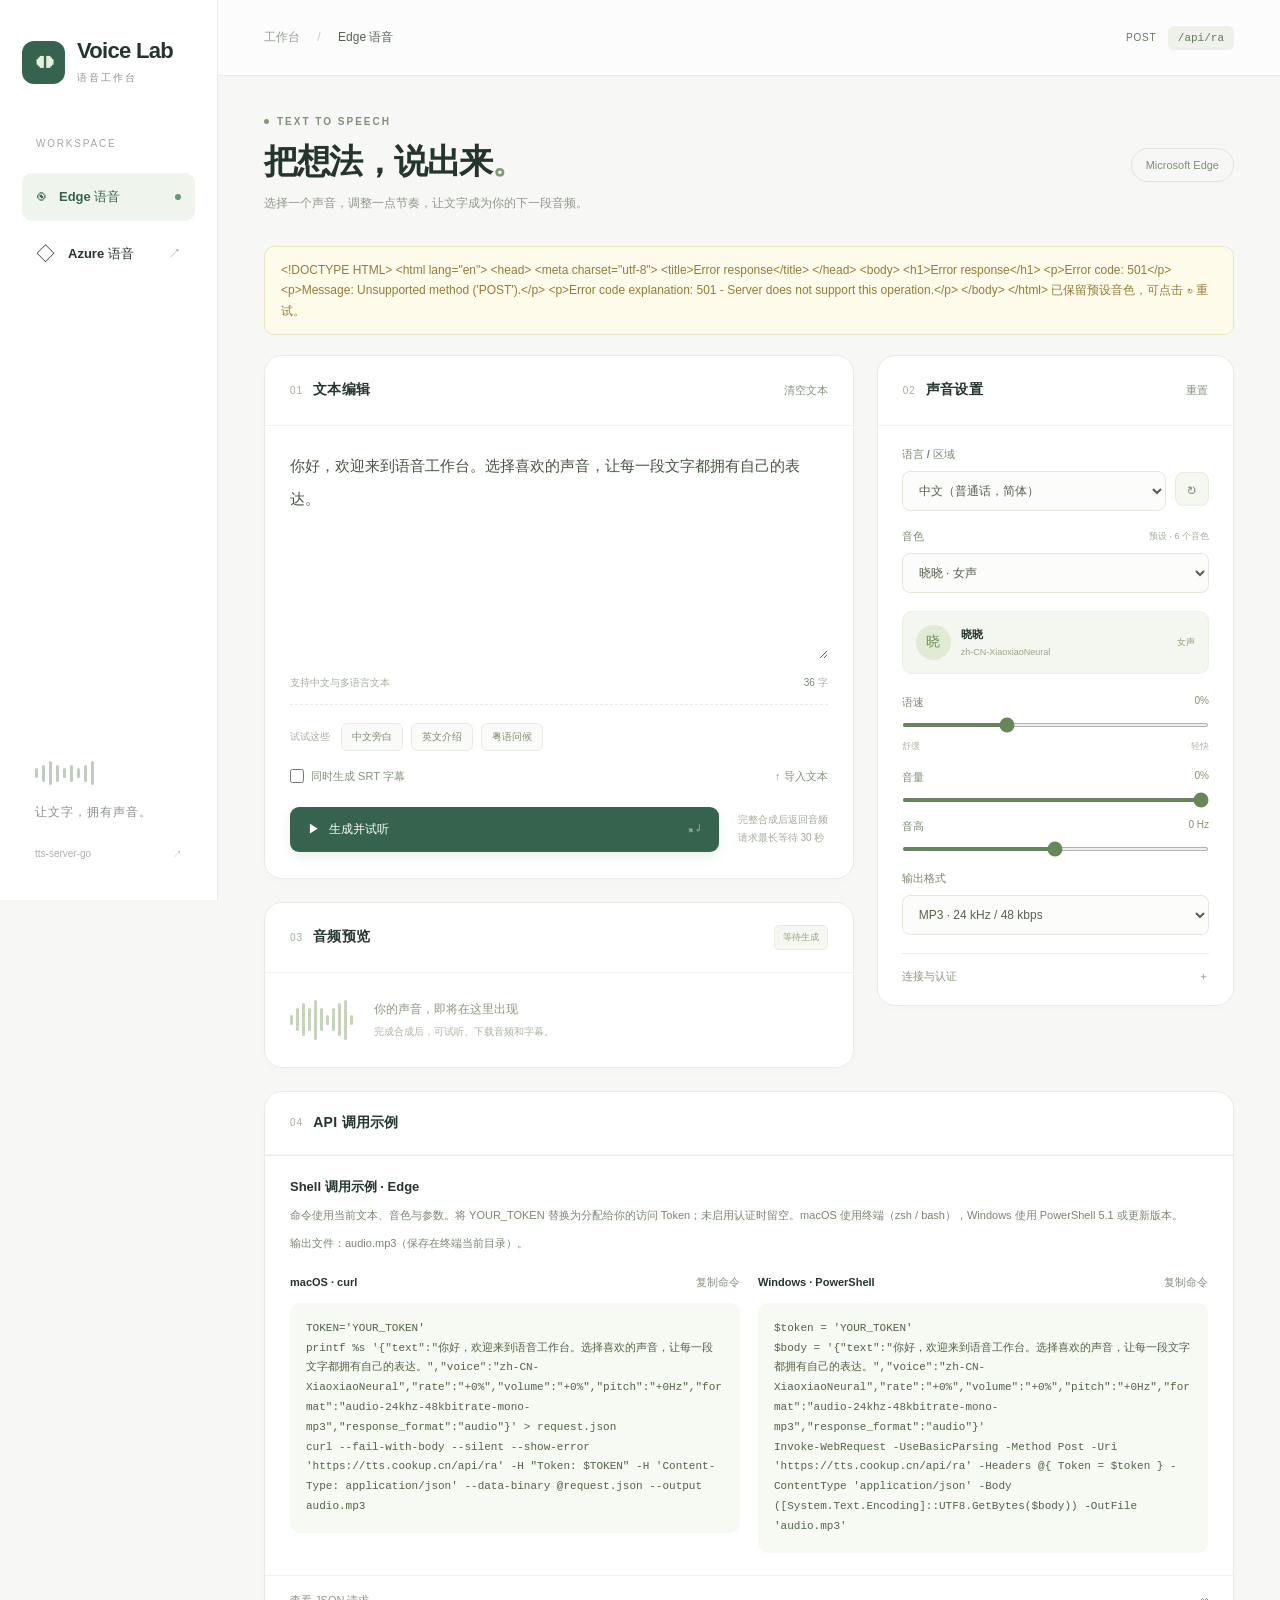
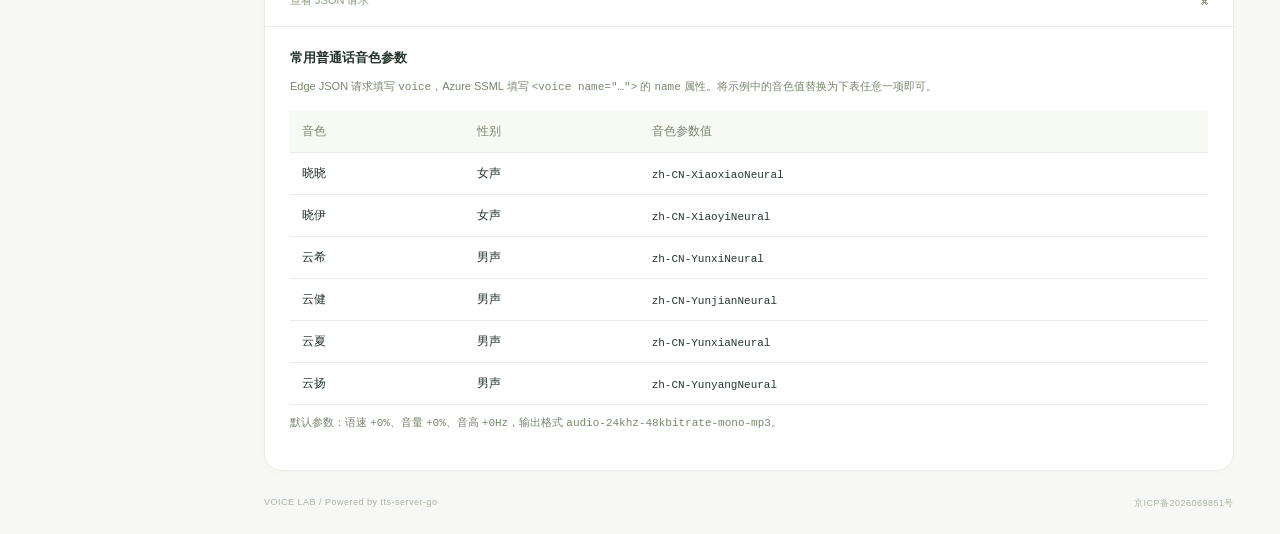
==== server/public/index.html @ 1828f806 "在调用示例下展示六个普通话音色参数" ====
<!doctype html>
<html lang="zh-CN">
<head>
<meta charset="UTF-8"><meta name="viewport" content="width=device-width,initial-scale=1">
<meta name="color-scheme" content="light"><title>Voice Lab · 语音工作台</title>
<link rel="stylesheet" href="studio.css">
</head>
<body>
<aside class="sidebar">
<a class="brand" href="/" aria-label="Voice Lab 首页"><span class="brand-icon">◖◗</span><span>Voice Lab<small>语音工作台</small></span></a>
<div class="nav-label">WORKSPACE</div>
<nav aria-label="渠道导航"><a id="edgeChannel" class="nav-item active" href="#edge" aria-current="page"><span>◉</span> Edge 语音<span class="nav-dot"></span></a><a id="azureChannel" class="nav-item" href="#azure"><span>◇</span> Azure 语音<span class="nav-arrow">↗</span></a></nav>
<div class="sidebar-bottom"><div class="mini-wave" aria-hidden="true"><i></i><i></i><i></i><i></i><i></i><i></i><i></i><i></i><i></i></div><p>让文字，拥有声音。</p><a href="https://github.com/spinachx64/tts-server-go" target="_blank" rel="noopener noreferrer">tts-server-go <span>↗</span></a></div>
</aside>
<div class="workspace">
<header class="topbar"><span class="breadcrumb">工作台 <span>/</span> <strong id="channelTitle">Edge 语音</strong></span><span class="endpoint">POST <code id="endpointPath">/api/ra</code></span></header>
<main>
<section class="intro"><div><div class="eyebrow"><span></span> TEXT TO SPEECH</div><h1>把想法，说出来<span>。</span></h1><p>选择一个声音，调整一点节奏，让文字成为你的下一段音频。</p></div><span class="channel-tag" id="channelTag">Microsoft Edge</span></section>
<div id="notice" class="notice" role="status" aria-live="polite" hidden></div>
<div class="studio-grid">
<section class="panel editor-panel" aria-labelledby="editorTitle">
<div class="panel-heading"><div><span class="section-number">01</span><h2 id="editorTitle">文本编辑</h2></div><button class="text-button" id="clearText" type="button">清空文本</button></div>
<div class="editor"><label class="sr-only" for="previewText">合成文本</label><textarea id="previewText" name="previewText" spellcheck="false" placeholder="在这里写下你想听到的文字…">你好，欢迎来到语音工作台。选择喜欢的声音，让每一段文字都拥有自己的表达。</textarea><div class="editor-footer"><span>支持中文与多语言文本</span><span><strong id="charCount">0</strong> 字</span></div></div>
<div class="sample-row"><span>试试这些</span><button type="button" data-sample="中文旁白">中文旁白</button><button type="button" data-sample="英文介绍">英文介绍</button><button type="button" data-sample="粤语问候">粤语问候</button></div>
<div class="editor-options"><label class="check-label" id="subtitlesControl"><input id="subtitles" type="checkbox"><span>同时生成 SRT 字幕</span></label><label class="file-label" for="textFile">↑ 导入文本<input id="textFile" type="file" accept=".txt,text/plain" class="sr-only"></label></div>
<div class="generate-row"><button id="previewButton" class="button primary" type="button"><span id="generateIcon">▶</span><span id="generateLabel">生成并试听</span><span class="shortcut">⌘ ↵</span></button><span class="generate-hint">完整合成后返回音频<br>请求最长等待 30 秒</span></div>
</section>
<section class="panel settings-panel" aria-labelledby="settingsTitle">
<div class="panel-heading"><div><span class="section-number">02</span><h2 id="settingsTitle">声音设置</h2></div><button id="resetSettings" class="text-button" type="button">重置</button></div>
<div class="settings-body"><div class="field-row"><div class="field"><label for="language">语言 / 区域</label><select id="language" name="language"><option value="zh-CN">中文 · 中国大陆</option></select></div><button id="reloadVoices" class="icon-button" title="刷新音色列表" aria-label="刷新音色列表" type="button">↻</button></div>
<div class="field"><label for="voiceName">音色 <span id="voiceCount">预设音色</span></label><select id="voiceName" name="voiceName"><option value="zh-CN-XiaoxiaoNeural">晓晓 · 女声</option></select></div>
<div class="voice-profile"><span class="voice-avatar" id="voiceAvatar">晓</span><div><strong id="voiceTitle">晓晓</strong><span id="voiceDetail">zh-CN-XiaoxiaoNeural</span></div><span id="voiceGender" class="voice-gender">女声</span></div>
<div id="azureOptions" class="azure-options" hidden><div class="field"><label for="styleName">说话风格 <span id="styleHint">取决于音色</span></label><select id="styleName"><option value="general">普通</option></select></div><div class="azure-field-grid"><div class="field"><label for="styleDegree">风格强度</label><input id="styleDegree" type="number" value="1" min="0.01" max="2" step="0.01"></div><div class="field"><label for="roleName">角色</label><select id="roleName" disabled><option value="default">默认</option></select></div></div><div class="field" id="secondaryLocaleField" hidden><label for="secondaryLocale">朗读语言</label><select id="secondaryLocale"><option value="">音色默认语言</option></select></div><small>风格、角色与多语言能力以当前音色列表为准。</small></div><div class="sliders"><div class="slider-field"><label for="rate">语速 <output id="rateValue">0%</output></label><input id="rate" type="range" min="-50" max="100" value="0" step="5"><div class="range-labels"><span>舒缓</span><span>轻快</span></div></div><div class="slider-field"><label for="volume">音量 <output id="volumeValue">0%</output></label><input id="volume" type="range" min="-100" max="0" value="0" step="5"></div><div class="slider-field"><label for="pitch">音高 <output id="pitchValue">0 Hz</output></label><input id="pitch" type="range" min="-50" max="50" value="0" step="5"></div></div>
<div class="field"><label for="voiceFormat">输出格式</label><select id="voiceFormat" name="voiceFormat"><option value="audio-24khz-48kbitrate-mono-mp3">MP3 · 24 kHz / 48 kbps</option><option value="audio-24khz-96kbitrate-mono-mp3">MP3 · 24 kHz / 96 kbps</option><option value="webm-24khz-16bit-mono-opus">WebM · 24 kHz / Opus</option></select></div>
<details class="advanced"><summary>连接与认证 <span>＋</span></summary><div class="field"><label for="token">访问 Token</label><div class="password-field"><input id="token" name="token" type="password" autocomplete="off" placeholder="未启用认证时留空"><button id="toggleToken" type="button" aria-label="显示 Token">显示</button></div><small>填写分配给你的用户 Token，管理 Token 不能用于合成。浏览器会记住，清空输入可移除。</small></div><div class="field" id="proxyField"><label for="proxy">代理地址（可选）</label><input id="proxy" type="url" placeholder="http://127.0.0.1:7890"><small>代理地址须能被服务器访问。</small></div></details>
</div></section>
<section class="panel result-panel" aria-labelledby="resultTitle"><div class="panel-heading"><div><span class="section-number">03</span><h2 id="resultTitle">音频预览</h2></div><span id="resultStatus" class="status-tag">等待生成</span></div><div id="emptyResult" class="empty-result"><div class="audio-symbol" aria-hidden="true"><i></i><i></i><i></i><i></i><i></i><i></i><i></i><i></i><i></i><i></i><i></i></div><div><strong>你的声音，即将在这里出现</strong><p>完成合成后，可试听、下载音频和字幕。</p></div></div><div id="readyResult" class="ready-result" hidden><div class="audio-meta"><span class="audio-file-icon">♫</span><div><strong id="audioFilename">audio.mp3</strong><span id="audioInfoLabel"></span></div><a id="downloadAudio" class="button secondary" download="audio.mp3">↓ 下载音频</a><a id="downloadSRT" class="button secondary" download="audio.srt" hidden>↓ 字幕</a></div><audio id="audioPlayer" controls preload="metadata"></audio></div></section>
<section class="panel examples-panel" aria-labelledby="examplesTitle"><div class="panel-heading"><div><span class="section-number">04</span><h2 id="examplesTitle">API 调用示例</h2></div></div><div class="shell-examples"><h3>Shell 调用示例 · <span id="shellChannel">Edge</span></h3><p>命令使用当前文本、音色与参数。将 YOUR_TOKEN 替换为分配给你的访问 Token；未启用认证时留空。macOS 使用终端（zsh / bash），Windows 使用 PowerShell 5.1 或更新版本。</p><p id="shellOutput"></p><div class="shell-grid"><div><div class="shell-heading"><h4>macOS · curl</h4><button id="copyMacShell" class="text-button" type="button">复制命令</button></div><pre id="macShell"></pre></div><div><div class="shell-heading"><h4>Windows · PowerShell</h4><button id="copyWindowsShell" class="text-button" type="button">复制命令</button></div><pre id="windowsShell"></pre></div></div></div><details class="request-details"><summary><span id="requestTitle">查看 JSON 请求</span><span>⌘</span></summary><pre id="requestPreview"></pre><button id="copyRequest" class="text-button" type="button">复制请求</button></details><div class="voice-reference"><h3>常用普通话音色参数</h3><p>Edge JSON 请求填写 <code>voice</code>，Azure SSML 填写 <code>&lt;voice name="…"&gt;</code> 的 <code>name</code> 属性。将示例中的音色值替换为下表任意一项即可。</p><div class="voice-table-wrap"><table><thead><tr><th scope="col">音色</th><th scope="col">性别</th><th scope="col">音色参数值</th></tr></thead><tbody><tr><td>晓晓</td><td>女声</td><td><code>zh-CN-XiaoxiaoNeural</code></td></tr><tr><td>晓伊</td><td>女声</td><td><code>zh-CN-XiaoyiNeural</code></td></tr><tr><td>云希</td><td>男声</td><td><code>zh-CN-YunxiNeural</code></td></tr><tr><td>云健</td><td>男声</td><td><code>zh-CN-YunjianNeural</code></td></tr><tr><td>云夏</td><td>男声</td><td><code>zh-CN-YunxiaNeural</code></td></tr><tr><td>云扬</td><td>男声</td><td><code>zh-CN-YunyangNeural</code></td></tr></tbody></table></div><p>默认参数：语速 <code>+0%</code>、音量 <code>+0%</code>、音高 <code>+0Hz</code>，输出格式 <code>audio-24khz-48kbitrate-mono-mp3</code>。</p></div></section>
</div><footer class="footer"><span>VOICE LAB / Powered by tts-server-go</span><a class="icp-record" href="https://beian.miit.gov.cn/" target="_blank" rel="noopener noreferrer">京ICP备2026069851号</a></footer>
</main></div>

<script src="config.js"></script><script src="static.js"></script><script src="studio-protocol.js"></script><script src="studio.js"></script>
</body></html>
---- server/public/studio.css ----
:root{--bg:#f7f8f5;--surface:#fff;--ink:#24352d;--muted:#89918a;--accent:#35634e;--line:#e8ece5;--soft:#eff4ed;--radius:18px;font-family:Inter,-apple-system,BlinkMacSystemFont,"Segoe UI","PingFang SC","Microsoft YaHei",sans-serif;color:var(--ink);background:var(--bg);font-size:14px}*{box-sizing:border-box}body{margin:0}a{color:inherit;text-decoration:none}button,input,select,textarea{font:inherit}button,a,input,select,textarea,summary{-webkit-tap-highlight-color:transparent}button{cursor:pointer}button:disabled{cursor:wait;opacity:.65}button:focus-visible,a:focus-visible,summary:focus-visible,input:focus-visible,select:focus-visible,textarea:focus-visible{outline:3px solid #7ca58a;outline-offset:3px}[hidden]{display:none!important}.sidebar{position:fixed;inset:0 auto 0 0;width:218px;background:#fff;border-right:1px solid var(--line);padding:38px 22px;display:flex;flex-direction:column}.brand{display:flex;gap:12px;align-items:center;font-size:22px;font-weight:750;letter-spacing:-.7px}.brand-icon{background:var(--accent);color:#e5efdc;font-size:25px;border-radius:12px;width:43px;height:43px;display:grid;place-items:center;letter-spacing:-8px;padding-right:8px}.brand small{display:block;font-size:10px;font-weight:500;letter-spacing:2px;margin-top:6px;color:var(--muted)}.nav-label{font-size:10px;letter-spacing:1.8px;color:#a1a79f;margin:52px 14px 17px}.nav-item{display:flex;align-items:center;gap:13px;margin:7px 0;padding:13px 14px;border-radius:10px;font-size:13px;font-weight:550}.nav-item>span:first-child{font-size:19px;font-weight:400}.nav-item.active{background:var(--soft);color:var(--accent)}.nav-item:hover{background:#f5f7f3}.nav-dot{width:6px;height:6px;border-radius:50%;background:#6a9673;margin-left:auto}.nav-arrow,.pill{margin-left:auto}.nav-arrow{color:#a1a79f}.pill{font-size:10px;background:#f1f2ef;border-radius:5px;padding:3px 5px;color:#91988f}.muted{color:#92998f}.sidebar-bottom{margin-top:auto;padding:20px 13px 0}.sidebar-bottom p{font-size:12px;color:#89918a;letter-spacing:1px;margin:16px 0 27px}.sidebar-bottom a{font-size:10px;color:#adb3aa;display:flex;justify-content:space-between}.mini-wave{display:flex;align-items:center;height:30px;gap:4px}.mini-wave i{width:3px;background:#bfceba;border-radius:2px;height:10px}.mini-wave i:nth-child(3n){height:24px}.mini-wave i:nth-child(2n){height:17px}.workspace{margin-left:218px}.topbar{height:76px;display:flex;align-items:center;justify-content:space-between;padding:0 46px;border-bottom:1px solid var(--line);background:#ffffff99}.breadcrumb{font-size:12px;color:#959d94}.breadcrumb>span{margin:0 14px;color:#c5cbc1}.breadcrumb strong{font-weight:500;color:#556453}.endpoint{font-size:10px;letter-spacing:.8px;color:#65795f}.endpoint code{font-size:11px;letter-spacing:0;background:#edf1e9;padding:6px 10px;border-radius:6px;margin-left:8px}main{max-width:1370px;margin:auto;padding:40px 46px 0}.intro{display:flex;align-items:center;justify-content:space-between;margin-bottom:31px}.eyebrow{font-size:10px;letter-spacing:2px;font-weight:650;color:#7d9277;display:flex;align-items:center;gap:8px}.eyebrow>span{width:5px;height:5px;background:#829977;border-radius:50%}h1{font-size:34px;font-weight:650;letter-spacing:-1.5px;margin:12px 0 10px;line-height:1.3}h1>span{color:#7e9c71}.intro p{font-size:12px;color:#90988b;margin:0;line-height:1.8}.channel-tag{font-size:11px;border:1px solid #dfe5d9;border-radius:30px;padding:10px 14px;color:#7e8e75;white-space:nowrap}.channel-tag>span{margin-left:13px}.studio-grid{display:grid;grid-template-columns:minmax(0,1.65fr) minmax(285px,1fr);gap:23px;align-items:start}.panel{border:1px solid var(--line);border-radius:var(--radius);background:var(--surface);box-shadow:0 4px 15px #263f2703;overflow:hidden}.panel-heading{display:flex;align-items:center;justify-content:space-between;padding:22px 25px;border-bottom:1px solid #f0f2ed;gap:10px}.panel-heading>div{display:flex;align-items:center;gap:10px}.section-number{color:#a4b19a;font-size:10px;letter-spacing:1px;font-variant-numeric:tabular-nums}.panel h2{font-size:14px;letter-spacing:.3px;font-weight:650;margin:0}.text-button{border:0;background:none;color:#85927d;font-size:11px;padding:5px 0}.text-button:hover{color:var(--accent)}.editor-panel{grid-column:1;grid-row:1}.settings-panel{grid-column:2;grid-row:1 / span 2}.editor{padding:21px 25px 0}.editor textarea{width:100%;border:0;resize:vertical;min-height:212px;line-height:2.2;color:#485443;font-size:15px;padding:2px 0;background:transparent}.editor textarea:focus{outline:none}.editor textarea:focus-visible{box-shadow:inset 3px 0 #bad0ad;padding-left:12px}.editor textarea::placeholder{color:#b0b9ab}.editor-footer{display:flex;justify-content:space-between;font-size:10px;color:#a4ad9e;padding:14px 0;border-bottom:1px dashed var(--line)}.editor-footer strong{font-weight:500;color:#7c8a71;font-variant-numeric:tabular-nums}.sample-row{padding:18px 25px;display:flex;align-items:center;gap:8px;flex-wrap:wrap}.sample-row>span{color:#a2ad99;font-size:10px;margin-right:3px}.sample-row button{font-size:10px;border:1px solid var(--line);border-radius:6px;background:#fafbf8;color:#7e8b74;padding:6px 10px}.sample-row button:hover{border-color:#a7bea0;color:var(--accent)}.editor-options{padding:0 25px;display:flex;justify-content:space-between;gap:12px;align-items:center;font-size:11px;color:#85937c}.check-label{display:flex;align-items:center;gap:7px;cursor:pointer}input[type=checkbox]{accent-color:var(--accent);width:14px;height:14px;margin:0}.file-label{cursor:pointer}.file-label:hover{color:var(--accent)}.generate-row{display:flex;align-items:center;gap:19px;padding:23px 25px 26px}.button{display:inline-flex;align-items:center;justify-content:center;gap:9px;border-radius:9px;padding:11px 16px;border:1px solid transparent;font-size:11px;font-weight:550;text-align:center;cursor:pointer;white-space:nowrap;transition:background .16s,transform .16s}.button:hover{transform:translateY(-1px)}.button.primary{color:white;background:var(--accent);box-shadow:0 5px 12px #35634e18}.button.primary:hover{background:#294f3e}.button.secondary{background:white;color:#597450;border-color:#dde5d7}.button.secondary:hover{background:#f3f7ef}.generate-row .primary{font-size:12px;padding:13px 17px;flex:1}.shortcut{font-size:10px;font-weight:400;margin-left:auto;padding-left:30px;opacity:.6}.generate-hint{font-size:10px;color:#a2ab9b;line-height:1.8;white-space:nowrap}.settings-body{padding:21px 24px}.field{display:block;margin-bottom:18px}.field>label,.field-row label,label.field{font-size:11px;color:#78876f;font-weight:550}.field>label{display:flex;align-items:center;justify-content:space-between;margin-bottom:9px}.field label span{font-size:9px;color:#a5ae9e;font-weight:400}input:not([type=range]):not([type=checkbox]):not([type=file]),select,.field textarea{border:1px solid #e3e8dd;border-radius:8px;padding:11px 12px;width:100%;background:#fcfdfa;color:#56624e;font-size:12px;min-height:39px}select{appearance:auto;cursor:pointer}small{display:block;font-size:10px;font-weight:400;color:#9ba592;margin-top:8px;line-height:1.6}.field-row{display:flex;align-items:center;gap:9px}.field-row>.field{flex:1;min-width:0}.icon-button{background:#f5f8f0;color:#829475;border:1px solid #e8eddf;border-radius:8px;width:34px;height:34px;font-size:19px;cursor:pointer;flex-shrink:0}.field-row .icon-button{margin-top:3px}.voice-profile{display:flex;align-items:center;gap:10px;background:#f3f7ef;border:1px solid #eaf0e3;padding:13px;border-radius:10px;margin:0 0 21px}.voice-avatar{width:35px;height:35px;background:#e0ead4;color:#748d60;border-radius:50%;display:grid;place-items:center;font-size:14px}.voice-profile>div{flex:1;min-width:0}.voice-profile strong{display:block;font-size:11px;font-weight:650}.voice-profile>div>span{display:block;font-size:9px;color:#99a58f;margin-top:5px;overflow:hidden;text-overflow:ellipsis}.voice-gender{font-size:9px;color:#8d9e7f;white-space:nowrap}.slider-field{margin-bottom:17px}.slider-field>label{display:flex;justify-content:space-between;font-size:11px;color:#7c8a72;margin-bottom:8px}.slider-field output{font-size:10px;color:#829377;font-variant-numeric:tabular-nums}input[type=range]{width:100%;accent-color:#658759;height:4px;cursor:pointer;display:block;margin:13px 0}.range-labels{display:flex;justify-content:space-between;font-size:9px;color:#afb7a4;margin-top:10px}.sliders{padding:0 0 3px}.advanced{border-top:1px solid var(--line);padding-top:15px;color:#88977c;font-size:11px}.advanced summary,.request-details summary{display:flex;align-items:center;justify-content:space-between;cursor:pointer;list-style:none;gap:12px}.advanced summary::-webkit-details-marker,.request-details summary::-webkit-details-marker{display:none}.advanced[open]>summary{margin-bottom:18px}.advanced[open]>summary>span{transform:rotate(45deg)}.advanced .field:last-child{margin-bottom:0}.password-field{display:flex;align-items:center;position:relative}.password-field input{padding-right:45px!important}.password-field button{position:absolute;right:10px;border:0;background:transparent;font-size:10px;color:#8b987e;padding:3px}.result-panel{grid-column:1;grid-row:2}.status-tag{background:#f5f7f0;border:1px solid #e9eddf;color:#91a080;border-radius:5px;padding:5px 8px;font-size:9px}.empty-result{display:flex;align-items:center;padding:26px 25px;gap:21px}.audio-symbol{height:42px;display:flex;align-items:center;gap:3px;flex-shrink:0}.audio-symbol i{height:10px;width:3px;border-radius:3px;background:#c6d4ba}.audio-symbol i:nth-child(3n){height:33px}.audio-symbol i:nth-child(2n){height:23px}.audio-symbol i:nth-child(5n){height:40px}.empty-result strong{font-size:12px;font-weight:500;color:#8a997e}.empty-result p{font-size:10px;color:#aab3a0;margin:7px 0 0}.ready-result{padding:22px 25px}.audio-meta{display:flex;gap:11px;align-items:center;flex-wrap:wrap}.audio-file-icon{height:36px;width:36px;border-radius:9px;background:#eef4e7;display:grid;place-items:center;color:#7d9569;font-size:19px}.audio-meta>div{flex:1;min-width:130px}.audio-meta strong{font-size:12px;display:block;font-weight:550}.audio-meta>div>span{font-size:10px;color:#9ca78f;display:block;margin-top:5px}.audio-meta .button{font-size:10px;padding:8px 11px}audio{display:block;width:100%;height:36px;margin-top:18px}.examples-panel{grid-column:1 / -1}.small-muted{font-size:10px;color:#a1ac96}.request-details{border-top:1px solid #f0f2e9;padding:16px 25px;color:#8e9d82;font-size:11px}.request-details summary>span{font-size:16px}.request-details pre{background:#f7f9f3;color:#617256;line-height:1.8;padding:18px;font-size:11px;border-radius:10px;overflow:auto;white-space:pre-wrap;overflow-wrap:anywhere}.footer{display:flex;justify-content:space-between;color:#abb4a2;font-size:9px;padding:26px 0;letter-spacing:.5px}.notice{border-radius:10px;padding:13px 16px;margin:0 0 20px;background:#edf3e8;border:1px solid #dce9d2;color:#647e54;font-size:12px;line-height:1.7}.notice.error{background:#fff3ee;border-color:#f3ddd1;color:#a36449}.notice.warning{background:#fffbeb;border-color:#eee4bc;color:#947b37}.busy .audio-symbol i{animation:pulse 1s infinite alternate}.busy .audio-symbol i:nth-child(2n){animation-delay:.3s}@keyframes pulse{to{height:8px;opacity:.4}}dialog{border:1px solid var(--line);border-radius:20px;padding:27px;max-width:500px;width:calc(100% - 32px);box-shadow:0 20px 100px #1c321d22;color:var(--ink)}dialog::backdrop{background:#20352255;backdrop-filter:blur(4px)}.dialog-heading{display:flex;align-items:center;justify-content:space-between;gap:20px;margin-bottom:25px}.dialog-heading h2{font-size:21px;margin:10px 0 0;font-weight:650;letter-spacing:-.5px}.dialog-note{font-size:11px;color:#929e87;line-height:1.8;margin-bottom:18px}label.field textarea{margin-top:10px;resize:vertical;font-size:10px;line-height:1.6}.dialog-actions{display:flex;justify-content:flex-end;gap:10px}.sr-only{position:absolute;width:1px;height:1px;padding:0;margin:-1px;overflow:hidden;clip:rect(0,0,0,0);white-space:nowrap;border:0}.file-label:focus-within{outline:3px solid #7ca58a;outline-offset:3px}
@media(min-width:1400px){main{padding-top:48px}.editor textarea{min-height:250px}.studio-grid{gap:26px}.panel-heading{padding:24px 28px}.settings-body{padding:24px 28px}}
@media(max-width:1100px){.sidebar{width:182px;padding:30px 16px}.workspace{margin-left:182px}.topbar{padding:0 28px}main{padding:30px 28px 0}.studio-grid{gap:18px;grid-template-columns:minmax(0,1.3fr) minmax(265px,1fr)}.generate-hint{display:none}.shortcut{padding-left:12px}.channel-tag{display:none}}
@media(max-width:780px){.sidebar{position:static;width:auto;padding:18px 22px;border-right:0;border-bottom:1px solid var(--line);gap:18px}.brand{font-size:20px}.brand-icon{width:37px;height:37px}.brand small{font-size:9px;margin-top:4px}.nav-label,.sidebar-bottom{display:none}.sidebar nav{display:flex;gap:7px;overflow:auto}.nav-item{margin:0;padding:9px 12px;white-space:nowrap;font-size:11px}.nav-item>span:first-child{font-size:15px}.nav-dot,.nav-arrow{display:none}.pill{font-size:9px}.workspace{margin-left:0}.topbar{height:56px;padding:0 23px}main{padding:27px 22px 0}h1{font-size:29px}.intro p{font-size:11px}.studio-grid{grid-template-columns:1fr;gap:18px}.editor-panel,.settings-panel,.result-panel,.examples-panel{grid-column:auto;grid-row:auto}.editor-panel{order:1}.settings-panel{order:2}.result-panel{order:3}.examples-panel{order:4}.editor textarea{min-height:180px}.panel-heading{padding:19px 21px}.editor{padding:18px 21px 0}.sample-row{padding:16px 21px}.editor-options{padding:0 21px}.generate-row{padding:21px}.settings-body{padding:20px 21px}.sliders{display:grid;grid-template-columns:1fr 1fr;gap:0 21px}.slider-field:first-child{grid-column:1 / -1}.voice-profile{margin-bottom:25px}.empty-result{padding:24px 21px}.small-muted{display:none}.footer{font-size:8px}.footer>span:last-child{display:none}}
@media(prefers-reduced-motion:reduce){*,*::before,*::after{animation:none!important;transition:none!important}}


.azure-options{margin:0 0 22px;padding:17px 14px;background:#f7f9f3;border:1px solid #e8edde;border-radius:10px}.azure-options>.field:last-of-type{margin-bottom:8px}.azure-field-grid{display:grid;grid-template-columns:1fr 1fr;gap:12px}.azure-field-grid .field{min-width:0}.azure-field-grid input,.azure-field-grid select{min-width:0}.nav-item[aria-disabled=true]{opacity:.6;cursor:wait}select:disabled,input:disabled{opacity:.55;cursor:not-allowed}.request-details summary>span:first-child{font-size:11px}

.shell-examples{padding:22px 25px;border-top:1px solid var(--line)}.shell-examples h3{font-size:13px;margin:0 0 10px}.shell-examples p{font-size:11px;line-height:1.8;color:#78876f;margin:8px 0}.shell-grid{display:grid;grid-template-columns:minmax(0,1fr) minmax(0,1fr);gap:18px}.shell-grid>div{min-width:0}.shell-heading{display:flex;align-items:center;justify-content:space-between;gap:10px}.shell-heading h4{font-size:11px;font-weight:550}.shell-examples pre{margin:0;background:#f7f9f3;color:#506447;padding:16px;border-radius:10px;font-size:11px;line-height:1.8;white-space:pre-wrap;overflow-wrap:anywhere;max-height:360px;overflow:auto}@media(max-width:1100px){.shell-grid{grid-template-columns:1fr}}@media(max-width:780px){.shell-examples{padding:20px 21px}}

.footer .icp-record{display:inline;color:inherit;text-decoration:none}.footer .icp-record:hover{text-decoration:underline}@media(max-width:780px){.footer{flex-wrap:wrap;gap:12px}}

.voice-reference{padding:22px 25px;border-top:1px solid var(--line)}.voice-reference h3{font-size:13px;margin:0 0 10px}.voice-reference p{font-size:11px;line-height:1.8;color:#78876f;margin:8px 0 14px}.voice-table-wrap{overflow-x:auto}.voice-reference table{width:100%;border-collapse:collapse;font-size:12px;text-align:left}.voice-reference th,.voice-reference td{padding:12px;border-bottom:1px solid var(--line);white-space:nowrap}.voice-reference th{color:#78876f;font-weight:550;background:#f7f9f3}.voice-reference code{font-size:11px}@media(max-width:780px){.voice-reference{padding:20px 21px}}
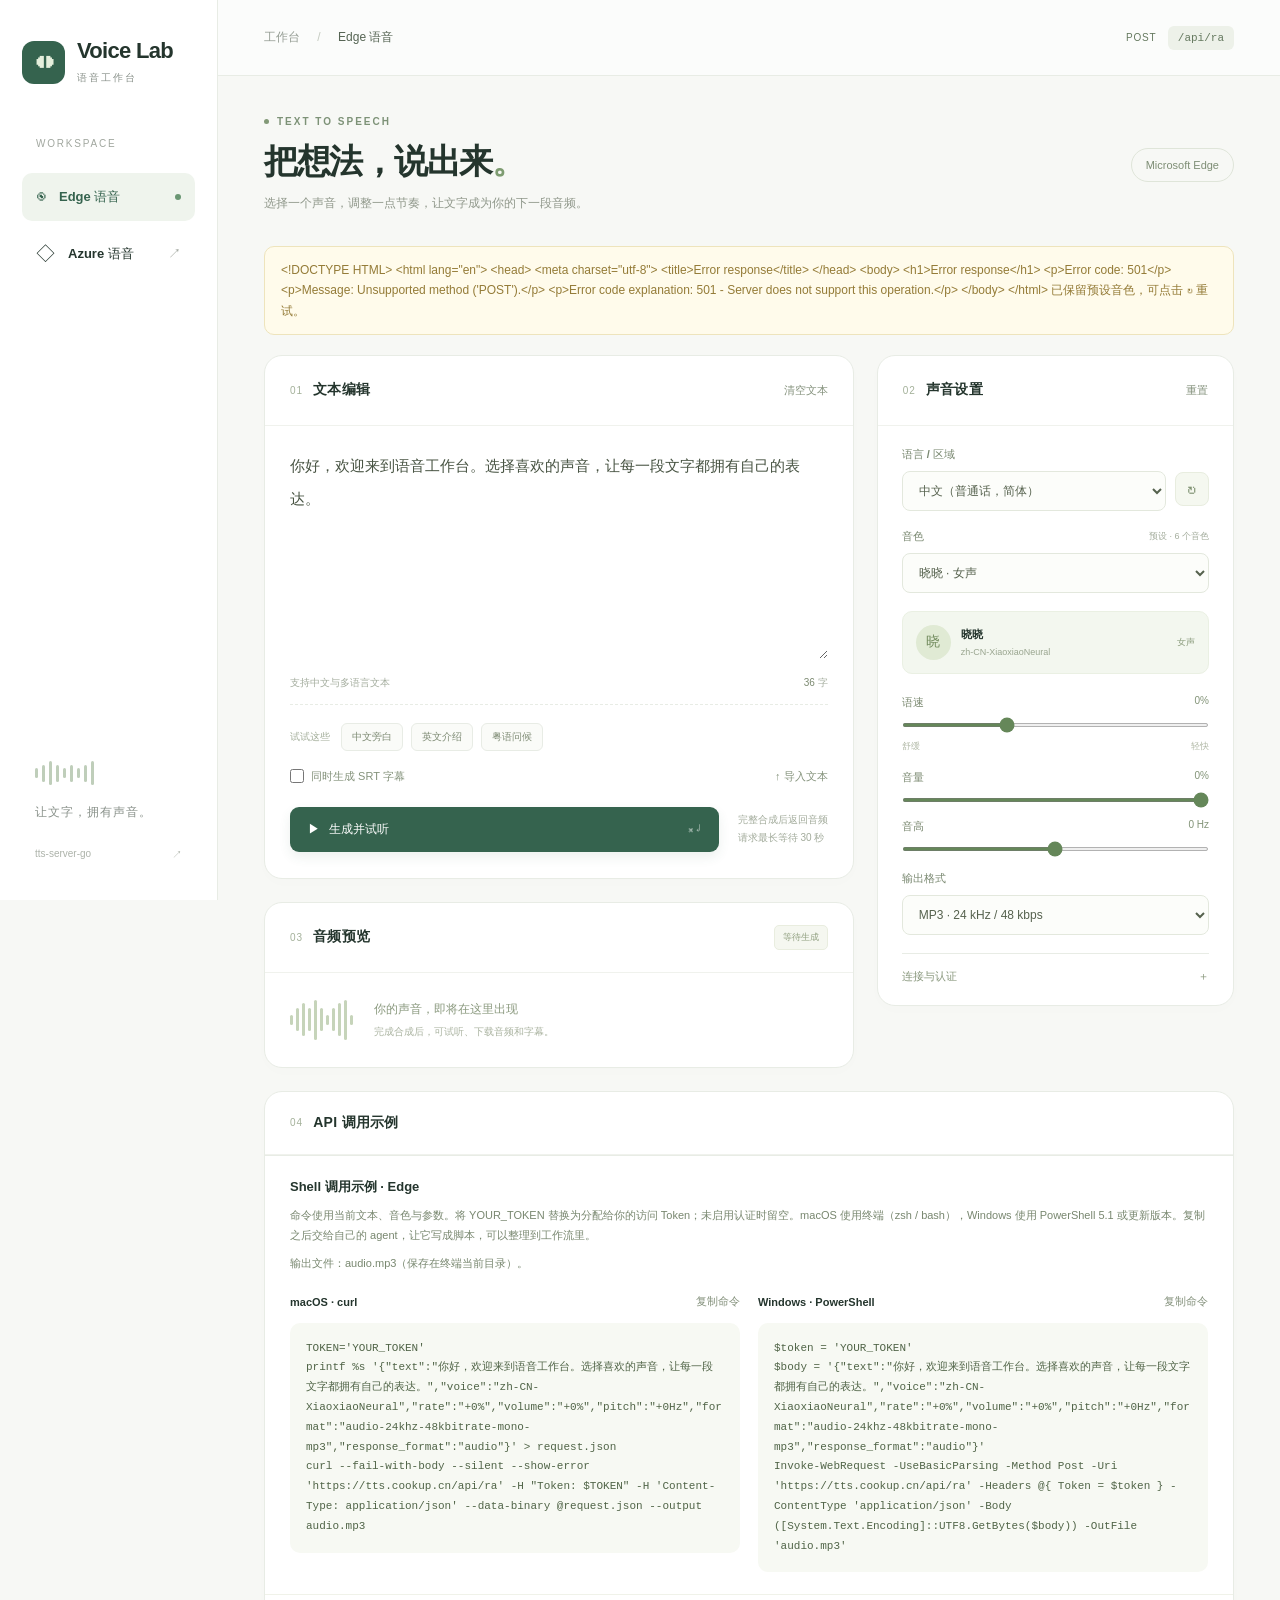
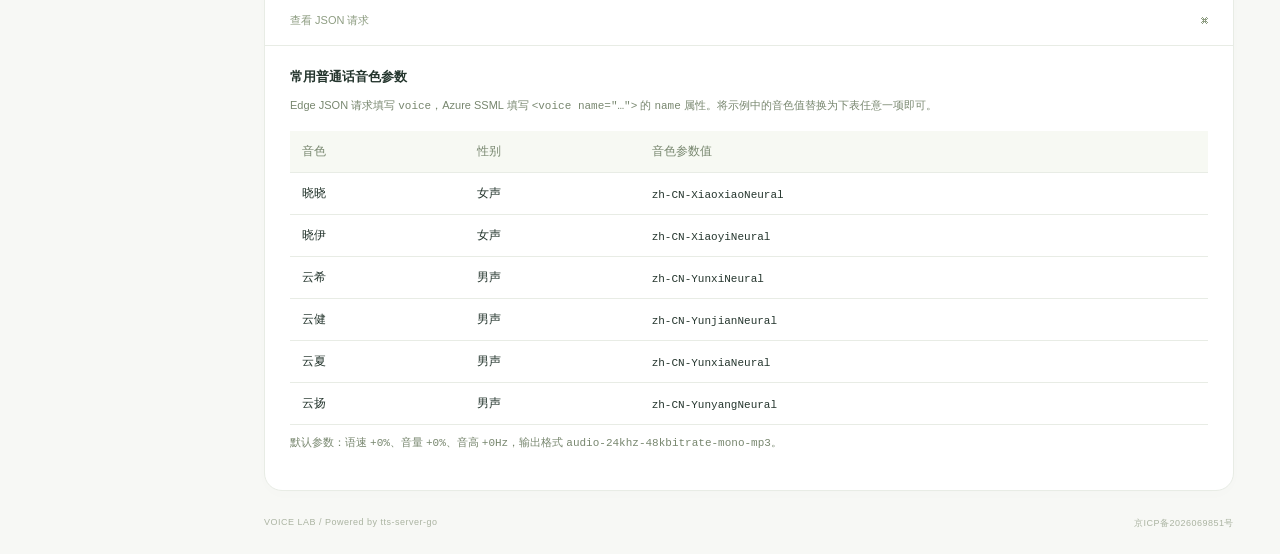
==== commit 15af4309: "移除网页代理配置并补充 agent 工作流调用说明" ====
--- a/server/public/index.html
+++ b/server/public/index.html
@@ -32,10 +32,10 @@
 <div class="voice-profile"><span class="voice-avatar" id="voiceAvatar">晓</span><div><strong id="voiceTitle">晓晓</strong><span id="voiceDetail">zh-CN-XiaoxiaoNeural</span></div><span id="voiceGender" class="voice-gender">女声</span></div>
 <div id="azureOptions" class="azure-options" hidden><div class="field"><label for="styleName">说话风格 <span id="styleHint">取决于音色</span></label><select id="styleName"><option value="general">普通</option></select></div><div class="azure-field-grid"><div class="field"><label for="styleDegree">风格强度</label><input id="styleDegree" type="number" value="1" min="0.01" max="2" step="0.01"></div><div class="field"><label for="roleName">角色</label><select id="roleName" disabled><option value="default">默认</option></select></div></div><div class="field" id="secondaryLocaleField" hidden><label for="secondaryLocale">朗读语言</label><select id="secondaryLocale"><option value="">音色默认语言</option></select></div><small>风格、角色与多语言能力以当前音色列表为准。</small></div><div class="sliders"><div class="slider-field"><label for="rate">语速 <output id="rateValue">0%</output></label><input id="rate" type="range" min="-50" max="100" value="0" step="5"><div class="range-labels"><span>舒缓</span><span>轻快</span></div></div><div class="slider-field"><label for="volume">音量 <output id="volumeValue">0%</output></label><input id="volume" type="range" min="-100" max="0" value="0" step="5"></div><div class="slider-field"><label for="pitch">音高 <output id="pitchValue">0 Hz</output></label><input id="pitch" type="range" min="-50" max="50" value="0" step="5"></div></div>
 <div class="field"><label for="voiceFormat">输出格式</label><select id="voiceFormat" name="voiceFormat"><option value="audio-24khz-48kbitrate-mono-mp3">MP3 · 24 kHz / 48 kbps</option><option value="audio-24khz-96kbitrate-mono-mp3">MP3 · 24 kHz / 96 kbps</option><option value="webm-24khz-16bit-mono-opus">WebM · 24 kHz / Opus</option></select></div>
-<details class="advanced"><summary>连接与认证 <span>＋</span></summary><div class="field"><label for="token">访问 Token</label><div class="password-field"><input id="token" name="token" type="password" autocomplete="off" placeholder="未启用认证时留空"><button id="toggleToken" type="button" aria-label="显示 Token">显示</button></div><small>填写分配给你的用户 Token，管理 Token 不能用于合成。浏览器会记住，清空输入可移除。</small></div><div class="field" id="proxyField"><label for="proxy">代理地址（可选）</label><input id="proxy" type="url" placeholder="http://127.0.0.1:7890"><small>代理地址须能被服务器访问。</small></div></details>
+<details class="advanced"><summary>连接与认证 <span>＋</span></summary><div class="field"><label for="token">访问 Token</label><div class="password-field"><input id="token" name="token" type="password" autocomplete="off" placeholder="未启用认证时留空"><button id="toggleToken" type="button" aria-label="显示 Token">显示</button></div><small>填写分配给你的用户 Token，管理 Token 不能用于合成。浏览器会记住，清空输入可移除。</small></div></details>
 </div></section>
 <section class="panel result-panel" aria-labelledby="resultTitle"><div class="panel-heading"><div><span class="section-number">03</span><h2 id="resultTitle">音频预览</h2></div><span id="resultStatus" class="status-tag">等待生成</span></div><div id="emptyResult" class="empty-result"><div class="audio-symbol" aria-hidden="true"><i></i><i></i><i></i><i></i><i></i><i></i><i></i><i></i><i></i><i></i><i></i></div><div><strong>你的声音，即将在这里出现</strong><p>完成合成后，可试听、下载音频和字幕。</p></div></div><div id="readyResult" class="ready-result" hidden><div class="audio-meta"><span class="audio-file-icon">♫</span><div><strong id="audioFilename">audio.mp3</strong><span id="audioInfoLabel"></span></div><a id="downloadAudio" class="button secondary" download="audio.mp3">↓ 下载音频</a><a id="downloadSRT" class="button secondary" download="audio.srt" hidden>↓ 字幕</a></div><audio id="audioPlayer" controls preload="metadata"></audio></div></section>
-<section class="panel examples-panel" aria-labelledby="examplesTitle"><div class="panel-heading"><div><span class="section-number">04</span><h2 id="examplesTitle">API 调用示例</h2></div></div><div class="shell-examples"><h3>Shell 调用示例 · <span id="shellChannel">Edge</span></h3><p>命令使用当前文本、音色与参数。将 YOUR_TOKEN 替换为分配给你的访问 Token；未启用认证时留空。macOS 使用终端（zsh / bash），Windows 使用 PowerShell 5.1 或更新版本。</p><p id="shellOutput"></p><div class="shell-grid"><div><div class="shell-heading"><h4>macOS · curl</h4><button id="copyMacShell" class="text-button" type="button">复制命令</button></div><pre id="macShell"></pre></div><div><div class="shell-heading"><h4>Windows · PowerShell</h4><button id="copyWindowsShell" class="text-button" type="button">复制命令</button></div><pre id="windowsShell"></pre></div></div></div><details class="request-details"><summary><span id="requestTitle">查看 JSON 请求</span><span>⌘</span></summary><pre id="requestPreview"></pre><button id="copyRequest" class="text-button" type="button">复制请求</button></details><div class="voice-reference"><h3>常用普通话音色参数</h3><p>Edge JSON 请求填写 <code>voice</code>，Azure SSML 填写 <code>&lt;voice name="…"&gt;</code> 的 <code>name</code> 属性。将示例中的音色值替换为下表任意一项即可。</p><div class="voice-table-wrap"><table><thead><tr><th scope="col">音色</th><th scope="col">性别</th><th scope="col">音色参数值</th></tr></thead><tbody><tr><td>晓晓</td><td>女声</td><td><code>zh-CN-XiaoxiaoNeural</code></td></tr><tr><td>晓伊</td><td>女声</td><td><code>zh-CN-XiaoyiNeural</code></td></tr><tr><td>云希</td><td>男声</td><td><code>zh-CN-YunxiNeural</code></td></tr><tr><td>云健</td><td>男声</td><td><code>zh-CN-YunjianNeural</code></td></tr><tr><td>云夏</td><td>男声</td><td><code>zh-CN-YunxiaNeural</code></td></tr><tr><td>云扬</td><td>男声</td><td><code>zh-CN-YunyangNeural</code></td></tr></tbody></table></div><p>默认参数：语速 <code>+0%</code>、音量 <code>+0%</code>、音高 <code>+0Hz</code>，输出格式 <code>audio-24khz-48kbitrate-mono-mp3</code>。</p></div></section>
+<section class="panel examples-panel" aria-labelledby="examplesTitle"><div class="panel-heading"><div><span class="section-number">04</span><h2 id="examplesTitle">API 调用示例</h2></div></div><div class="shell-examples"><h3>Shell 调用示例 · <span id="shellChannel">Edge</span></h3><p>命令使用当前文本、音色与参数。将 YOUR_TOKEN 替换为分配给你的访问 Token；未启用认证时留空。macOS 使用终端（zsh / bash），Windows 使用 PowerShell 5.1 或更新版本。复制之后交给自己的 agent，让它写成脚本，可以整理到工作流里。</p><p id="shellOutput"></p><div class="shell-grid"><div><div class="shell-heading"><h4>macOS · curl</h4><button id="copyMacShell" class="text-button" type="button">复制命令</button></div><pre id="macShell"></pre></div><div><div class="shell-heading"><h4>Windows · PowerShell</h4><button id="copyWindowsShell" class="text-button" type="button">复制命令</button></div><pre id="windowsShell"></pre></div></div></div><details class="request-details"><summary><span id="requestTitle">查看 JSON 请求</span><span>⌘</span></summary><pre id="requestPreview"></pre><button id="copyRequest" class="text-button" type="button">复制请求</button></details><div class="voice-reference"><h3>常用普通话音色参数</h3><p>Edge JSON 请求填写 <code>voice</code>，Azure SSML 填写 <code>&lt;voice name="…"&gt;</code> 的 <code>name</code> 属性。将示例中的音色值替换为下表任意一项即可。</p><div class="voice-table-wrap"><table><thead><tr><th scope="col">音色</th><th scope="col">性别</th><th scope="col">音色参数值</th></tr></thead><tbody><tr><td>晓晓</td><td>女声</td><td><code>zh-CN-XiaoxiaoNeural</code></td></tr><tr><td>晓伊</td><td>女声</td><td><code>zh-CN-XiaoyiNeural</code></td></tr><tr><td>云希</td><td>男声</td><td><code>zh-CN-YunxiNeural</code></td></tr><tr><td>云健</td><td>男声</td><td><code>zh-CN-YunjianNeural</code></td></tr><tr><td>云夏</td><td>男声</td><td><code>zh-CN-YunxiaNeural</code></td></tr><tr><td>云扬</td><td>男声</td><td><code>zh-CN-YunyangNeural</code></td></tr></tbody></table></div><p>默认参数：语速 <code>+0%</code>、音量 <code>+0%</code>、音高 <code>+0Hz</code>，输出格式 <code>audio-24khz-48kbitrate-mono-mp3</code>。</p></div></section>
 </div><footer class="footer"><span>VOICE LAB / Powered by tts-server-go</span><a class="icp-record" href="https://beian.miit.gov.cn/" target="_blank" rel="noopener noreferrer">京ICP备2026069851号</a></footer>
 </main></div>
 
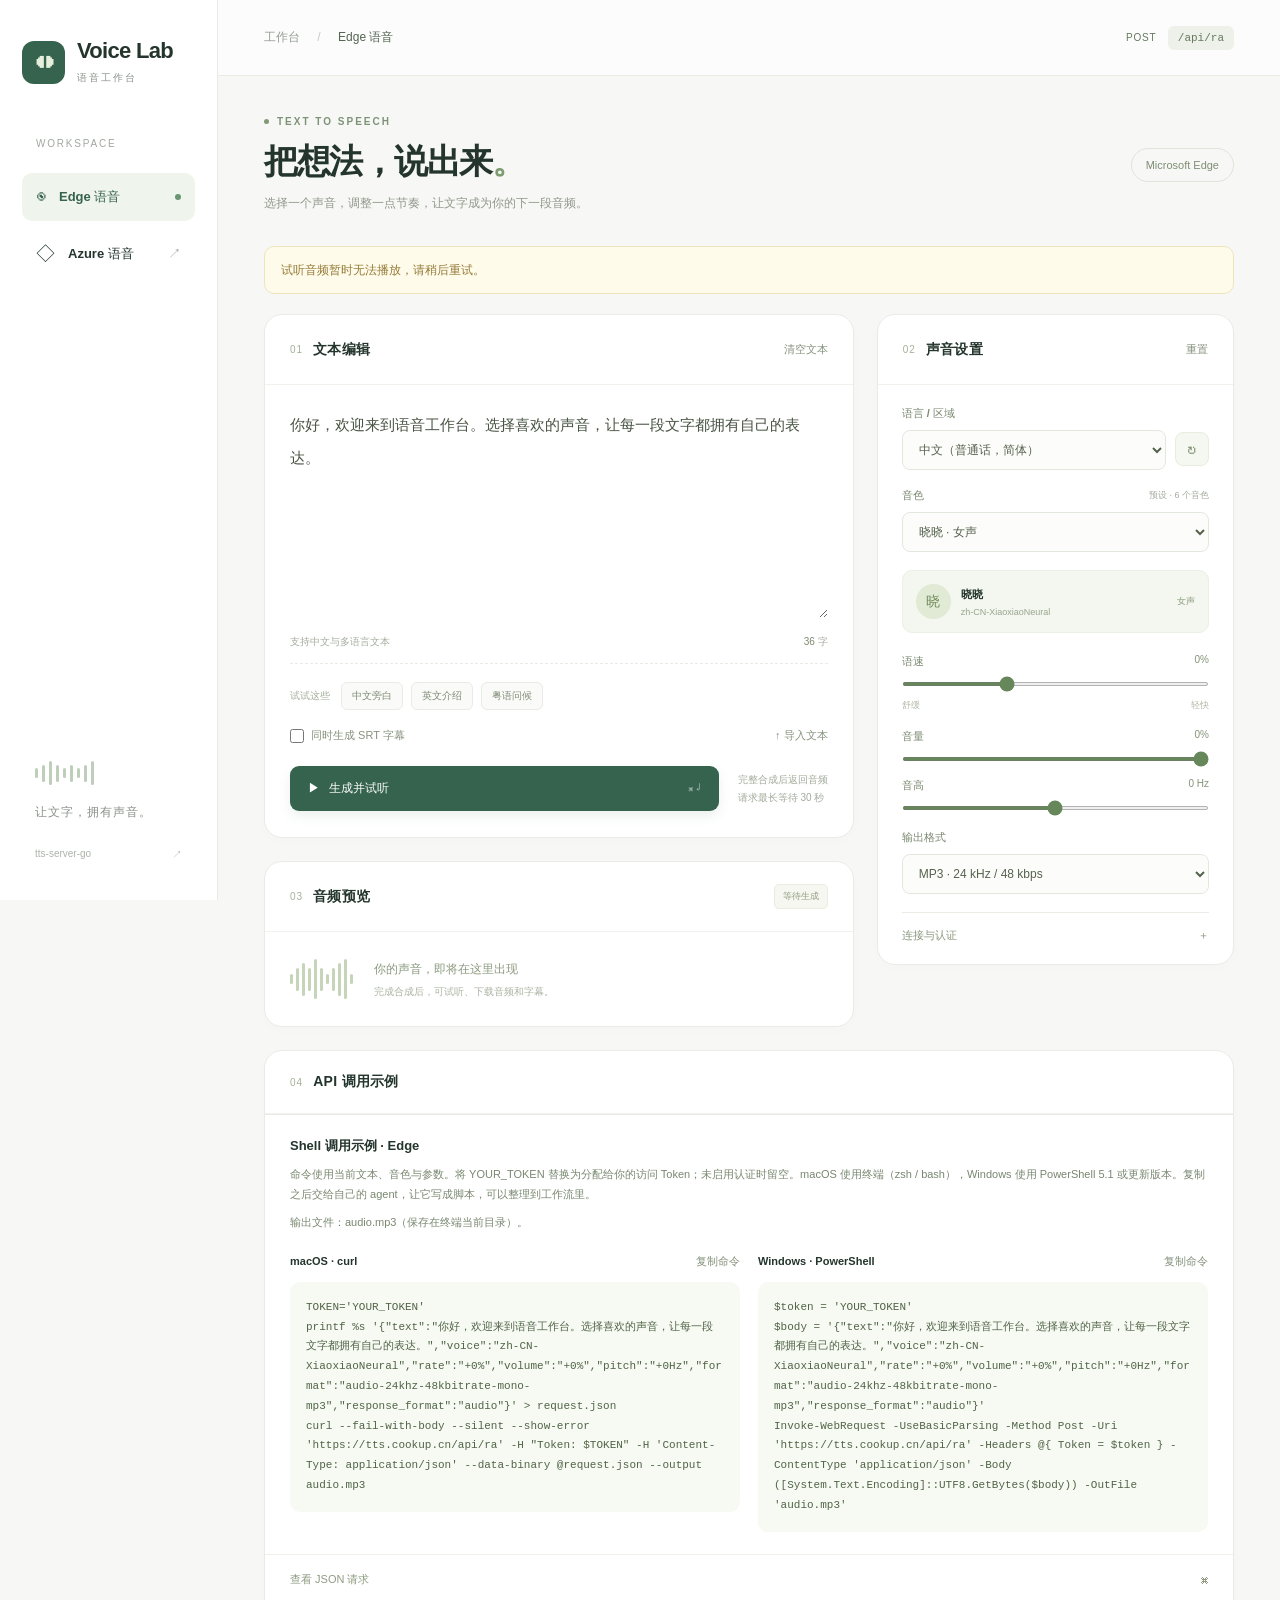
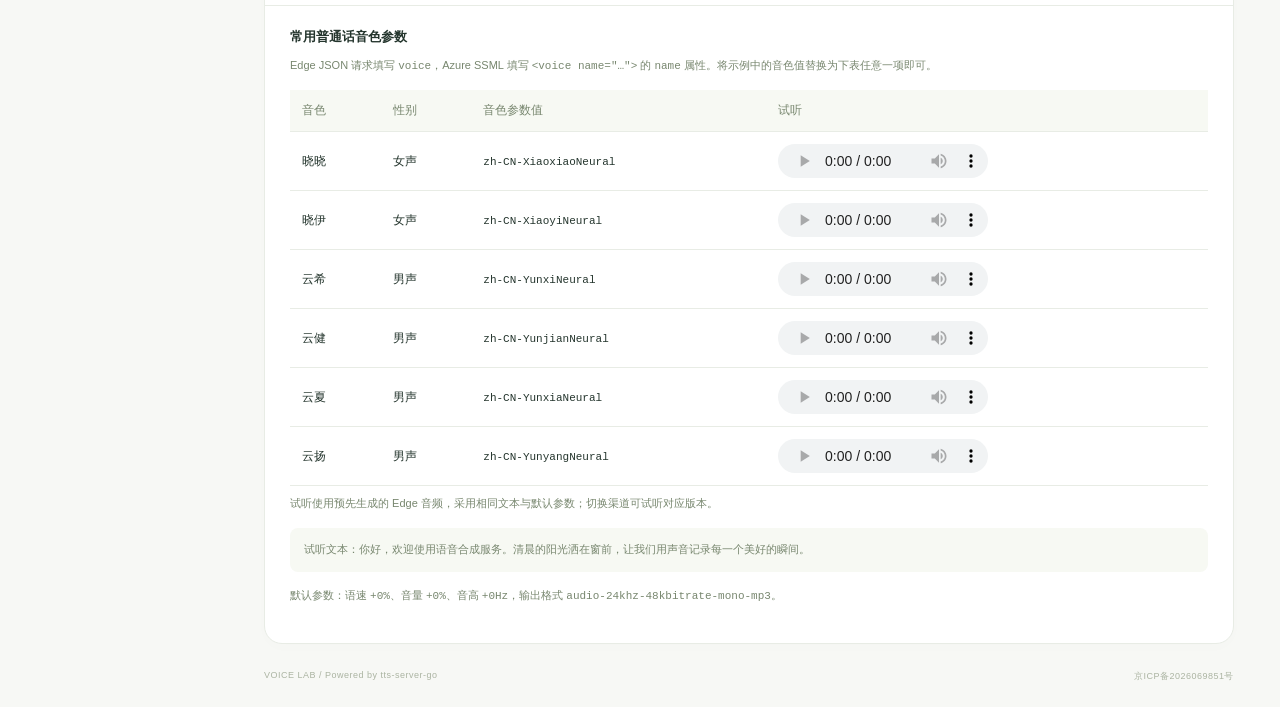
==== commit a8ca7148: "为普通话音色添加预生成试听音频" ====
--- a/server/public/index.html
+++ b/server/public/index.html
@@ -35,7 +35,7 @@
 <details class="advanced"><summary>连接与认证 <span>＋</span></summary><div class="field"><label for="token">访问 Token</label><div class="password-field"><input id="token" name="token" type="password" autocomplete="off" placeholder="未启用认证时留空"><button id="toggleToken" type="button" aria-label="显示 Token">显示</button></div><small>填写分配给你的用户 Token，管理 Token 不能用于合成。浏览器会记住，清空输入可移除。</small></div></details>
 </div></section>
 <section class="panel result-panel" aria-labelledby="resultTitle"><div class="panel-heading"><div><span class="section-number">03</span><h2 id="resultTitle">音频预览</h2></div><span id="resultStatus" class="status-tag">等待生成</span></div><div id="emptyResult" class="empty-result"><div class="audio-symbol" aria-hidden="true"><i></i><i></i><i></i><i></i><i></i><i></i><i></i><i></i><i></i><i></i><i></i></div><div><strong>你的声音，即将在这里出现</strong><p>完成合成后，可试听、下载音频和字幕。</p></div></div><div id="readyResult" class="ready-result" hidden><div class="audio-meta"><span class="audio-file-icon">♫</span><div><strong id="audioFilename">audio.mp3</strong><span id="audioInfoLabel"></span></div><a id="downloadAudio" class="button secondary" download="audio.mp3">↓ 下载音频</a><a id="downloadSRT" class="button secondary" download="audio.srt" hidden>↓ 字幕</a></div><audio id="audioPlayer" controls preload="metadata"></audio></div></section>
-<section class="panel examples-panel" aria-labelledby="examplesTitle"><div class="panel-heading"><div><span class="section-number">04</span><h2 id="examplesTitle">API 调用示例</h2></div></div><div class="shell-examples"><h3>Shell 调用示例 · <span id="shellChannel">Edge</span></h3><p>命令使用当前文本、音色与参数。将 YOUR_TOKEN 替换为分配给你的访问 Token；未启用认证时留空。macOS 使用终端（zsh / bash），Windows 使用 PowerShell 5.1 或更新版本。复制之后交给自己的 agent，让它写成脚本，可以整理到工作流里。</p><p id="shellOutput"></p><div class="shell-grid"><div><div class="shell-heading"><h4>macOS · curl</h4><button id="copyMacShell" class="text-button" type="button">复制命令</button></div><pre id="macShell"></pre></div><div><div class="shell-heading"><h4>Windows · PowerShell</h4><button id="copyWindowsShell" class="text-button" type="button">复制命令</button></div><pre id="windowsShell"></pre></div></div></div><details class="request-details"><summary><span id="requestTitle">查看 JSON 请求</span><span>⌘</span></summary><pre id="requestPreview"></pre><button id="copyRequest" class="text-button" type="button">复制请求</button></details><div class="voice-reference"><h3>常用普通话音色参数</h3><p>Edge JSON 请求填写 <code>voice</code>，Azure SSML 填写 <code>&lt;voice name="…"&gt;</code> 的 <code>name</code> 属性。将示例中的音色值替换为下表任意一项即可。</p><div class="voice-table-wrap"><table><thead><tr><th scope="col">音色</th><th scope="col">性别</th><th scope="col">音色参数值</th></tr></thead><tbody><tr><td>晓晓</td><td>女声</td><td><code>zh-CN-XiaoxiaoNeural</code></td></tr><tr><td>晓伊</td><td>女声</td><td><code>zh-CN-XiaoyiNeural</code></td></tr><tr><td>云希</td><td>男声</td><td><code>zh-CN-YunxiNeural</code></td></tr><tr><td>云健</td><td>男声</td><td><code>zh-CN-YunjianNeural</code></td></tr><tr><td>云夏</td><td>男声</td><td><code>zh-CN-YunxiaNeural</code></td></tr><tr><td>云扬</td><td>男声</td><td><code>zh-CN-YunyangNeural</code></td></tr></tbody></table></div><p>默认参数：语速 <code>+0%</code>、音量 <code>+0%</code>、音高 <code>+0Hz</code>，输出格式 <code>audio-24khz-48kbitrate-mono-mp3</code>。</p></div></section>
+<section class="panel examples-panel" aria-labelledby="examplesTitle"><div class="panel-heading"><div><span class="section-number">04</span><h2 id="examplesTitle">API 调用示例</h2></div></div><div class="shell-examples"><h3>Shell 调用示例 · <span id="shellChannel">Edge</span></h3><p>命令使用当前文本、音色与参数。将 YOUR_TOKEN 替换为分配给你的访问 Token；未启用认证时留空。macOS 使用终端（zsh / bash），Windows 使用 PowerShell 5.1 或更新版本。复制之后交给自己的 agent，让它写成脚本，可以整理到工作流里。</p><p id="shellOutput"></p><div class="shell-grid"><div><div class="shell-heading"><h4>macOS · curl</h4><button id="copyMacShell" class="text-button" type="button">复制命令</button></div><pre id="macShell"></pre></div><div><div class="shell-heading"><h4>Windows · PowerShell</h4><button id="copyWindowsShell" class="text-button" type="button">复制命令</button></div><pre id="windowsShell"></pre></div></div></div><details class="request-details"><summary><span id="requestTitle">查看 JSON 请求</span><span>⌘</span></summary><pre id="requestPreview"></pre><button id="copyRequest" class="text-button" type="button">复制请求</button></details><div class="voice-reference"><h3>常用普通话音色参数</h3><p>Edge JSON 请求填写 <code>voice</code>，Azure SSML 填写 <code>&lt;voice name="…"&gt;</code> 的 <code>name</code> 属性。将示例中的音色值替换为下表任意一项即可。</p><div class="voice-table-wrap"><table><thead><tr><th scope="col">音色</th><th scope="col">性别</th><th scope="col">音色参数值</th><th scope="col">试听</th></tr></thead><tbody><tr><td>晓晓</td><td>女声</td><td><code>zh-CN-XiaoxiaoNeural</code></td><td><audio id="voiceSampleXiaoxiao" class="voice-sample" data-voice-sample="zh-CN-XiaoxiaoNeural" controls preload="none" src="/voice-samples/edge/zh-CN-XiaoxiaoNeural.mp3" aria-label="试听晓晓音色"></audio></td></tr><tr><td>晓伊</td><td>女声</td><td><code>zh-CN-XiaoyiNeural</code></td><td><audio id="voiceSampleXiaoyi" class="voice-sample" data-voice-sample="zh-CN-XiaoyiNeural" controls preload="none" src="/voice-samples/edge/zh-CN-XiaoyiNeural.mp3" aria-label="试听晓伊音色"></audio></td></tr><tr><td>云希</td><td>男声</td><td><code>zh-CN-YunxiNeural</code></td><td><audio id="voiceSampleYunxi" class="voice-sample" data-voice-sample="zh-CN-YunxiNeural" controls preload="none" src="/voice-samples/edge/zh-CN-YunxiNeural.mp3" aria-label="试听云希音色"></audio></td></tr><tr><td>云健</td><td>男声</td><td><code>zh-CN-YunjianNeural</code></td><td><audio id="voiceSampleYunjian" class="voice-sample" data-voice-sample="zh-CN-YunjianNeural" controls preload="none" src="/voice-samples/edge/zh-CN-YunjianNeural.mp3" aria-label="试听云健音色"></audio></td></tr><tr><td>云夏</td><td>男声</td><td><code>zh-CN-YunxiaNeural</code></td><td><audio id="voiceSampleYunxia" class="voice-sample" data-voice-sample="zh-CN-YunxiaNeural" controls preload="none" src="/voice-samples/edge/zh-CN-YunxiaNeural.mp3" aria-label="试听云夏音色"></audio></td></tr><tr><td>云扬</td><td>男声</td><td><code>zh-CN-YunyangNeural</code></td><td><audio id="voiceSampleYunyang" class="voice-sample" data-voice-sample="zh-CN-YunyangNeural" controls preload="none" src="/voice-samples/edge/zh-CN-YunyangNeural.mp3" aria-label="试听云扬音色"></audio></td></tr></tbody></table></div><p>试听使用预先生成的 <span id="voiceSampleChannel">Edge</span> 音频，采用相同文本与默认参数；切换渠道可试听对应版本。</p><p class="sample-text">试听文本：你好，欢迎使用语音合成服务。清晨的阳光洒在窗前，让我们用声音记录每一个美好的瞬间。</p><p>默认参数：语速 <code>+0%</code>、音量 <code>+0%</code>、音高 <code>+0Hz</code>，输出格式 <code>audio-24khz-48kbitrate-mono-mp3</code>。</p></div></section>
 </div><footer class="footer"><span>VOICE LAB / Powered by tts-server-go</span><a class="icp-record" href="https://beian.miit.gov.cn/" target="_blank" rel="noopener noreferrer">京ICP备2026069851号</a></footer>
 </main></div>
 
--- a/server/public/studio.css
+++ b/server/public/studio.css
@@ -12,3 +12,5 @@
 .footer .icp-record{display:inline;color:inherit;text-decoration:none}.footer .icp-record:hover{text-decoration:underline}@media(max-width:780px){.footer{flex-wrap:wrap;gap:12px}}
 
 .voice-reference{padding:22px 25px;border-top:1px solid var(--line)}.voice-reference h3{font-size:13px;margin:0 0 10px}.voice-reference p{font-size:11px;line-height:1.8;color:#78876f;margin:8px 0 14px}.voice-table-wrap{overflow-x:auto}.voice-reference table{width:100%;border-collapse:collapse;font-size:12px;text-align:left}.voice-reference th,.voice-reference td{padding:12px;border-bottom:1px solid var(--line);white-space:nowrap}.voice-reference th{color:#78876f;font-weight:550;background:#f7f9f3}.voice-reference code{font-size:11px}@media(max-width:780px){.voice-reference{padding:20px 21px}}
+
+.voice-reference audio.voice-sample{width:210px;min-width:180px;height:34px;margin:0}.voice-reference .sample-text{padding:12px 14px;background:#f7f9f3;border-radius:8px}
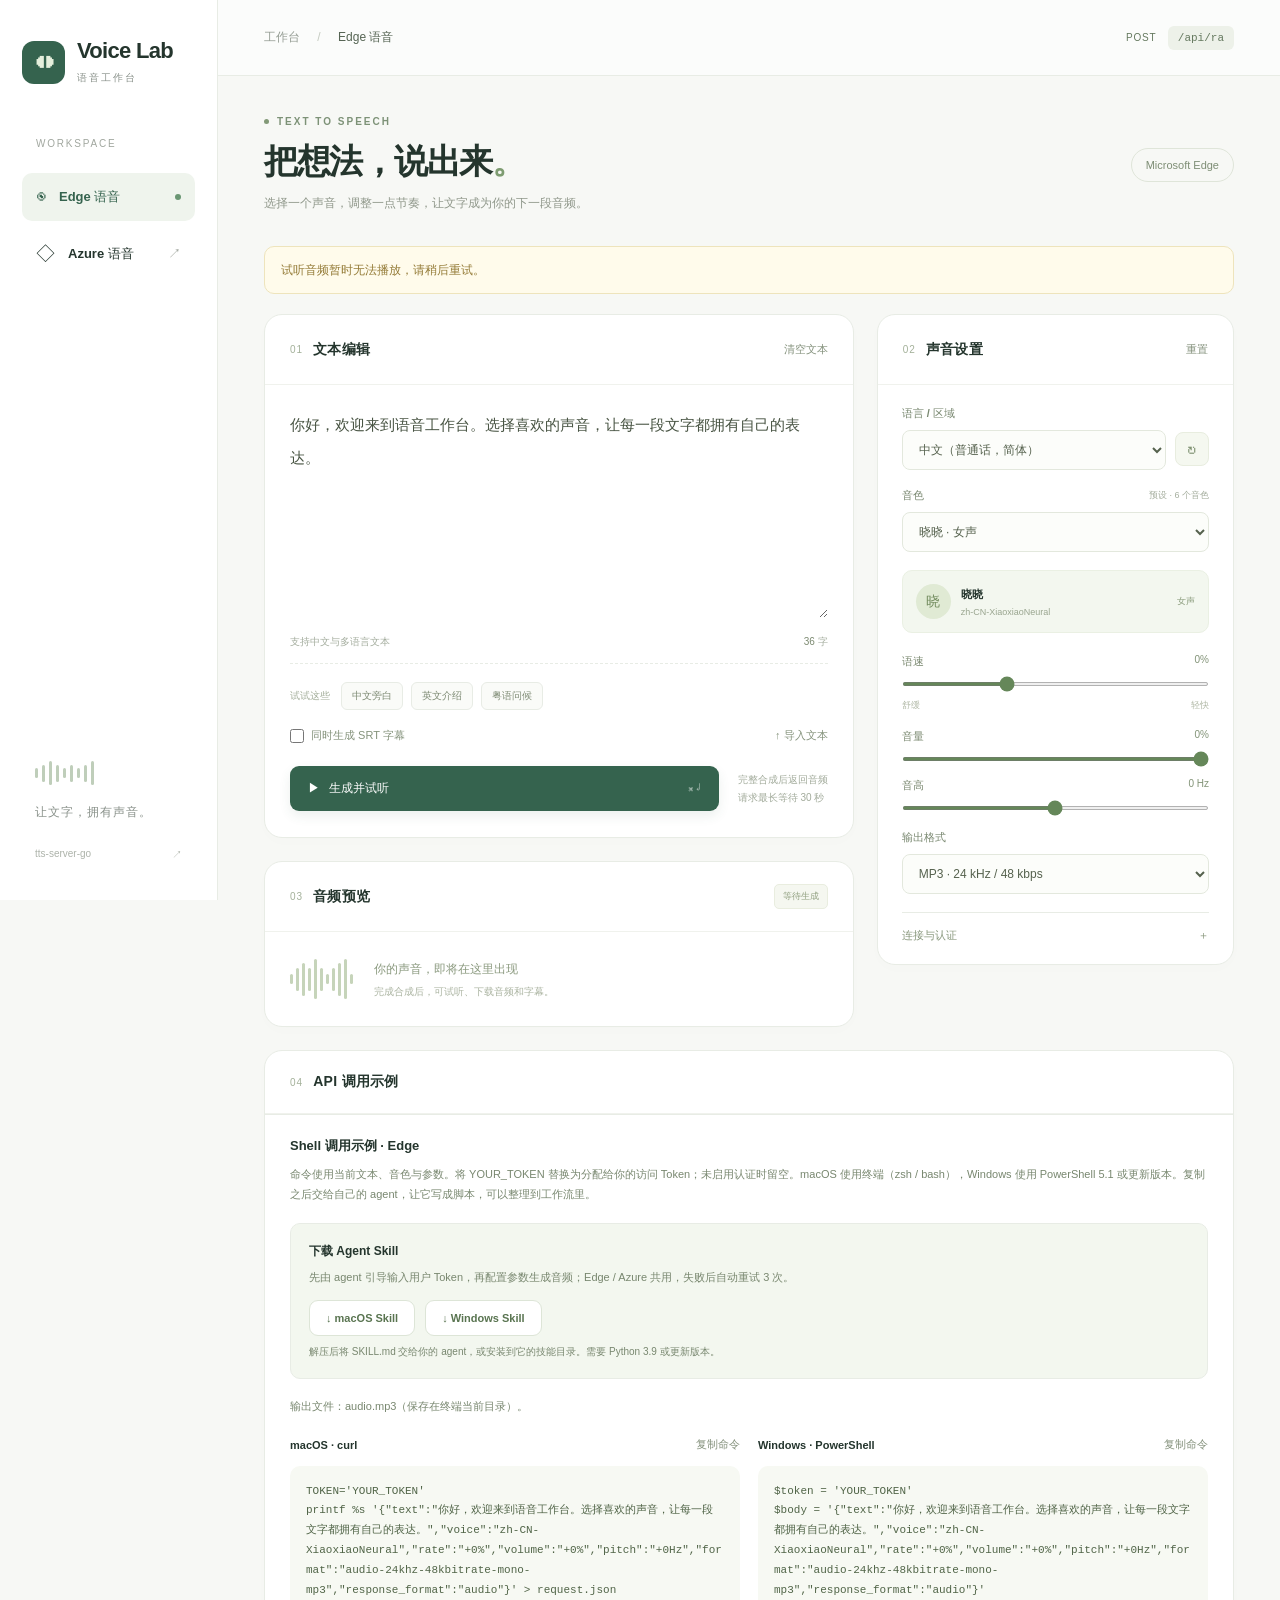
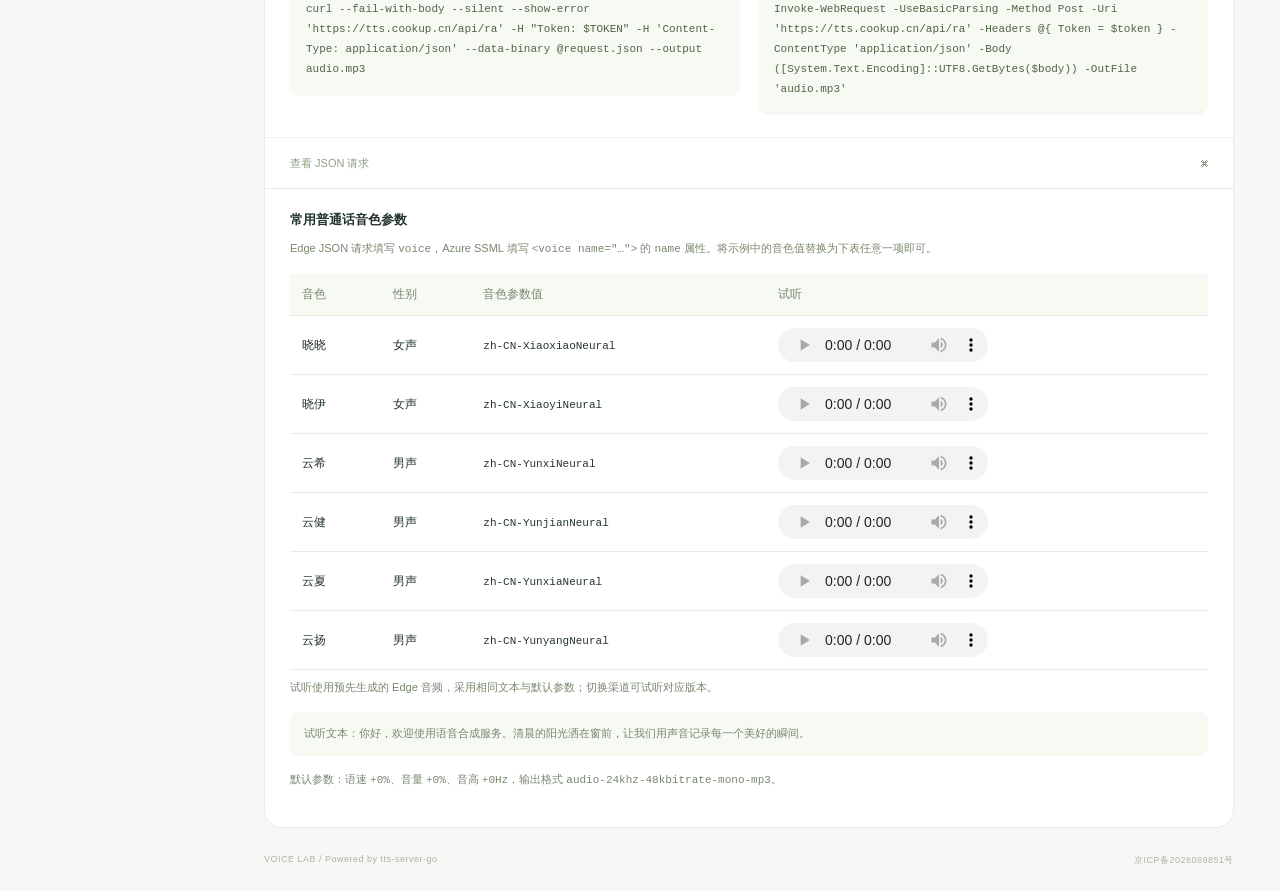
==== commit 8f52cbb5: "添加离线 Token 管理工具与可下载的双平台语音 Skill" ====
--- a/server/public/index.html
+++ b/server/public/index.html
@@ -35,7 +35,7 @@
 <details class="advanced"><summary>连接与认证 <span>＋</span></summary><div class="field"><label for="token">访问 Token</label><div class="password-field"><input id="token" name="token" type="password" autocomplete="off" placeholder="未启用认证时留空"><button id="toggleToken" type="button" aria-label="显示 Token">显示</button></div><small>填写分配给你的用户 Token，管理 Token 不能用于合成。浏览器会记住，清空输入可移除。</small></div></details>
 </div></section>
 <section class="panel result-panel" aria-labelledby="resultTitle"><div class="panel-heading"><div><span class="section-number">03</span><h2 id="resultTitle">音频预览</h2></div><span id="resultStatus" class="status-tag">等待生成</span></div><div id="emptyResult" class="empty-result"><div class="audio-symbol" aria-hidden="true"><i></i><i></i><i></i><i></i><i></i><i></i><i></i><i></i><i></i><i></i><i></i></div><div><strong>你的声音，即将在这里出现</strong><p>完成合成后，可试听、下载音频和字幕。</p></div></div><div id="readyResult" class="ready-result" hidden><div class="audio-meta"><span class="audio-file-icon">♫</span><div><strong id="audioFilename">audio.mp3</strong><span id="audioInfoLabel"></span></div><a id="downloadAudio" class="button secondary" download="audio.mp3">↓ 下载音频</a><a id="downloadSRT" class="button secondary" download="audio.srt" hidden>↓ 字幕</a></div><audio id="audioPlayer" controls preload="metadata"></audio></div></section>
-<section class="panel examples-panel" aria-labelledby="examplesTitle"><div class="panel-heading"><div><span class="section-number">04</span><h2 id="examplesTitle">API 调用示例</h2></div></div><div class="shell-examples"><h3>Shell 调用示例 · <span id="shellChannel">Edge</span></h3><p>命令使用当前文本、音色与参数。将 YOUR_TOKEN 替换为分配给你的访问 Token；未启用认证时留空。macOS 使用终端（zsh / bash），Windows 使用 PowerShell 5.1 或更新版本。复制之后交给自己的 agent，让它写成脚本，可以整理到工作流里。</p><p id="shellOutput"></p><div class="shell-grid"><div><div class="shell-heading"><h4>macOS · curl</h4><button id="copyMacShell" class="text-button" type="button">复制命令</button></div><pre id="macShell"></pre></div><div><div class="shell-heading"><h4>Windows · PowerShell</h4><button id="copyWindowsShell" class="text-button" type="button">复制命令</button></div><pre id="windowsShell"></pre></div></div></div><details class="request-details"><summary><span id="requestTitle">查看 JSON 请求</span><span>⌘</span></summary><pre id="requestPreview"></pre><button id="copyRequest" class="text-button" type="button">复制请求</button></details><div class="voice-reference"><h3>常用普通话音色参数</h3><p>Edge JSON 请求填写 <code>voice</code>，Azure SSML 填写 <code>&lt;voice name="…"&gt;</code> 的 <code>name</code> 属性。将示例中的音色值替换为下表任意一项即可。</p><div class="voice-table-wrap"><table><thead><tr><th scope="col">音色</th><th scope="col">性别</th><th scope="col">音色参数值</th><th scope="col">试听</th></tr></thead><tbody><tr><td>晓晓</td><td>女声</td><td><code>zh-CN-XiaoxiaoNeural</code></td><td><audio id="voiceSampleXiaoxiao" class="voice-sample" data-voice-sample="zh-CN-XiaoxiaoNeural" controls preload="none" src="/voice-samples/edge/zh-CN-XiaoxiaoNeural.mp3" aria-label="试听晓晓音色"></audio></td></tr><tr><td>晓伊</td><td>女声</td><td><code>zh-CN-XiaoyiNeural</code></td><td><audio id="voiceSampleXiaoyi" class="voice-sample" data-voice-sample="zh-CN-XiaoyiNeural" controls preload="none" src="/voice-samples/edge/zh-CN-XiaoyiNeural.mp3" aria-label="试听晓伊音色"></audio></td></tr><tr><td>云希</td><td>男声</td><td><code>zh-CN-YunxiNeural</code></td><td><audio id="voiceSampleYunxi" class="voice-sample" data-voice-sample="zh-CN-YunxiNeural" controls preload="none" src="/voice-samples/edge/zh-CN-YunxiNeural.mp3" aria-label="试听云希音色"></audio></td></tr><tr><td>云健</td><td>男声</td><td><code>zh-CN-YunjianNeural</code></td><td><audio id="voiceSampleYunjian" class="voice-sample" data-voice-sample="zh-CN-YunjianNeural" controls preload="none" src="/voice-samples/edge/zh-CN-YunjianNeural.mp3" aria-label="试听云健音色"></audio></td></tr><tr><td>云夏</td><td>男声</td><td><code>zh-CN-YunxiaNeural</code></td><td><audio id="voiceSampleYunxia" class="voice-sample" data-voice-sample="zh-CN-YunxiaNeural" controls preload="none" src="/voice-samples/edge/zh-CN-YunxiaNeural.mp3" aria-label="试听云夏音色"></audio></td></tr><tr><td>云扬</td><td>男声</td><td><code>zh-CN-YunyangNeural</code></td><td><audio id="voiceSampleYunyang" class="voice-sample" data-voice-sample="zh-CN-YunyangNeural" controls preload="none" src="/voice-samples/edge/zh-CN-YunyangNeural.mp3" aria-label="试听云扬音色"></audio></td></tr></tbody></table></div><p>试听使用预先生成的 <span id="voiceSampleChannel">Edge</span> 音频，采用相同文本与默认参数；切换渠道可试听对应版本。</p><p class="sample-text">试听文本：你好，欢迎使用语音合成服务。清晨的阳光洒在窗前，让我们用声音记录每一个美好的瞬间。</p><p>默认参数：语速 <code>+0%</code>、音量 <code>+0%</code>、音高 <code>+0Hz</code>，输出格式 <code>audio-24khz-48kbitrate-mono-mp3</code>。</p></div></section>
+<section class="panel examples-panel" aria-labelledby="examplesTitle"><div class="panel-heading"><div><span class="section-number">04</span><h2 id="examplesTitle">API 调用示例</h2></div></div><div class="shell-examples"><h3>Shell 调用示例 · <span id="shellChannel">Edge</span></h3><p>命令使用当前文本、音色与参数。将 YOUR_TOKEN 替换为分配给你的访问 Token；未启用认证时留空。macOS 使用终端（zsh / bash），Windows 使用 PowerShell 5.1 或更新版本。复制之后交给自己的 agent，让它写成脚本，可以整理到工作流里。</p><div class="skill-downloads"><div><strong>下载 Agent Skill</strong><p>先由 agent 引导输入用户 Token，再配置参数生成音频；Edge / Azure 共用，失败后自动重试 3 次。</p></div><div class="skill-download-links"><a class="button secondary" href="downloads/tts-cookup-macos.zip" download>↓ macOS Skill</a><a class="button secondary" href="downloads/tts-cookup-windows.zip" download>↓ Windows Skill</a></div><small>解压后将 SKILL.md 交给你的 agent，或安装到它的技能目录。需要 Python 3.9 或更新版本。</small></div><p id="shellOutput"></p><div class="shell-grid"><div><div class="shell-heading"><h4>macOS · curl</h4><button id="copyMacShell" class="text-button" type="button">复制命令</button></div><pre id="macShell"></pre></div><div><div class="shell-heading"><h4>Windows · PowerShell</h4><button id="copyWindowsShell" class="text-button" type="button">复制命令</button></div><pre id="windowsShell"></pre></div></div></div><details class="request-details"><summary><span id="requestTitle">查看 JSON 请求</span><span>⌘</span></summary><pre id="requestPreview"></pre><button id="copyRequest" class="text-button" type="button">复制请求</button></details><div class="voice-reference"><h3>常用普通话音色参数</h3><p>Edge JSON 请求填写 <code>voice</code>，Azure SSML 填写 <code>&lt;voice name="…"&gt;</code> 的 <code>name</code> 属性。将示例中的音色值替换为下表任意一项即可。</p><div class="voice-table-wrap"><table><thead><tr><th scope="col">音色</th><th scope="col">性别</th><th scope="col">音色参数值</th><th scope="col">试听</th></tr></thead><tbody><tr><td>晓晓</td><td>女声</td><td><code>zh-CN-XiaoxiaoNeural</code></td><td><audio id="voiceSampleXiaoxiao" class="voice-sample" data-voice-sample="zh-CN-XiaoxiaoNeural" controls preload="none" src="/voice-samples/edge/zh-CN-XiaoxiaoNeural.mp3" aria-label="试听晓晓音色"></audio></td></tr><tr><td>晓伊</td><td>女声</td><td><code>zh-CN-XiaoyiNeural</code></td><td><audio id="voiceSampleXiaoyi" class="voice-sample" data-voice-sample="zh-CN-XiaoyiNeural" controls preload="none" src="/voice-samples/edge/zh-CN-XiaoyiNeural.mp3" aria-label="试听晓伊音色"></audio></td></tr><tr><td>云希</td><td>男声</td><td><code>zh-CN-YunxiNeural</code></td><td><audio id="voiceSampleYunxi" class="voice-sample" data-voice-sample="zh-CN-YunxiNeural" controls preload="none" src="/voice-samples/edge/zh-CN-YunxiNeural.mp3" aria-label="试听云希音色"></audio></td></tr><tr><td>云健</td><td>男声</td><td><code>zh-CN-YunjianNeural</code></td><td><audio id="voiceSampleYunjian" class="voice-sample" data-voice-sample="zh-CN-YunjianNeural" controls preload="none" src="/voice-samples/edge/zh-CN-YunjianNeural.mp3" aria-label="试听云健音色"></audio></td></tr><tr><td>云夏</td><td>男声</td><td><code>zh-CN-YunxiaNeural</code></td><td><audio id="voiceSampleYunxia" class="voice-sample" data-voice-sample="zh-CN-YunxiaNeural" controls preload="none" src="/voice-samples/edge/zh-CN-YunxiaNeural.mp3" aria-label="试听云夏音色"></audio></td></tr><tr><td>云扬</td><td>男声</td><td><code>zh-CN-YunyangNeural</code></td><td><audio id="voiceSampleYunyang" class="voice-sample" data-voice-sample="zh-CN-YunyangNeural" controls preload="none" src="/voice-samples/edge/zh-CN-YunyangNeural.mp3" aria-label="试听云扬音色"></audio></td></tr></tbody></table></div><p>试听使用预先生成的 <span id="voiceSampleChannel">Edge</span> 音频，采用相同文本与默认参数；切换渠道可试听对应版本。</p><p class="sample-text">试听文本：你好，欢迎使用语音合成服务。清晨的阳光洒在窗前，让我们用声音记录每一个美好的瞬间。</p><p>默认参数：语速 <code>+0%</code>、音量 <code>+0%</code>、音高 <code>+0Hz</code>，输出格式 <code>audio-24khz-48kbitrate-mono-mp3</code>。</p></div></section>
 </div><footer class="footer"><span>VOICE LAB / Powered by tts-server-go</span><a class="icp-record" href="https://beian.miit.gov.cn/" target="_blank" rel="noopener noreferrer">京ICP备2026069851号</a></footer>
 </main></div>
 
--- a/server/public/studio.css
+++ b/server/public/studio.css
@@ -14,3 +14,5 @@
 .voice-reference{padding:22px 25px;border-top:1px solid var(--line)}.voice-reference h3{font-size:13px;margin:0 0 10px}.voice-reference p{font-size:11px;line-height:1.8;color:#78876f;margin:8px 0 14px}.voice-table-wrap{overflow-x:auto}.voice-reference table{width:100%;border-collapse:collapse;font-size:12px;text-align:left}.voice-reference th,.voice-reference td{padding:12px;border-bottom:1px solid var(--line);white-space:nowrap}.voice-reference th{color:#78876f;font-weight:550;background:#f7f9f3}.voice-reference code{font-size:11px}@media(max-width:780px){.voice-reference{padding:20px 21px}}
 
 .voice-reference audio.voice-sample{width:210px;min-width:180px;height:34px;margin:0}.voice-reference .sample-text{padding:12px 14px;background:#f7f9f3;border-radius:8px}
+
+.skill-downloads{margin:18px 0;padding:18px;background:#f3f7ef;border:1px solid var(--line);border-radius:10px}.skill-downloads strong{font-size:12px}.skill-downloads p{margin-bottom:12px}.skill-download-links{display:flex;gap:10px;flex-wrap:wrap}.skill-downloads small{color:#78876f}
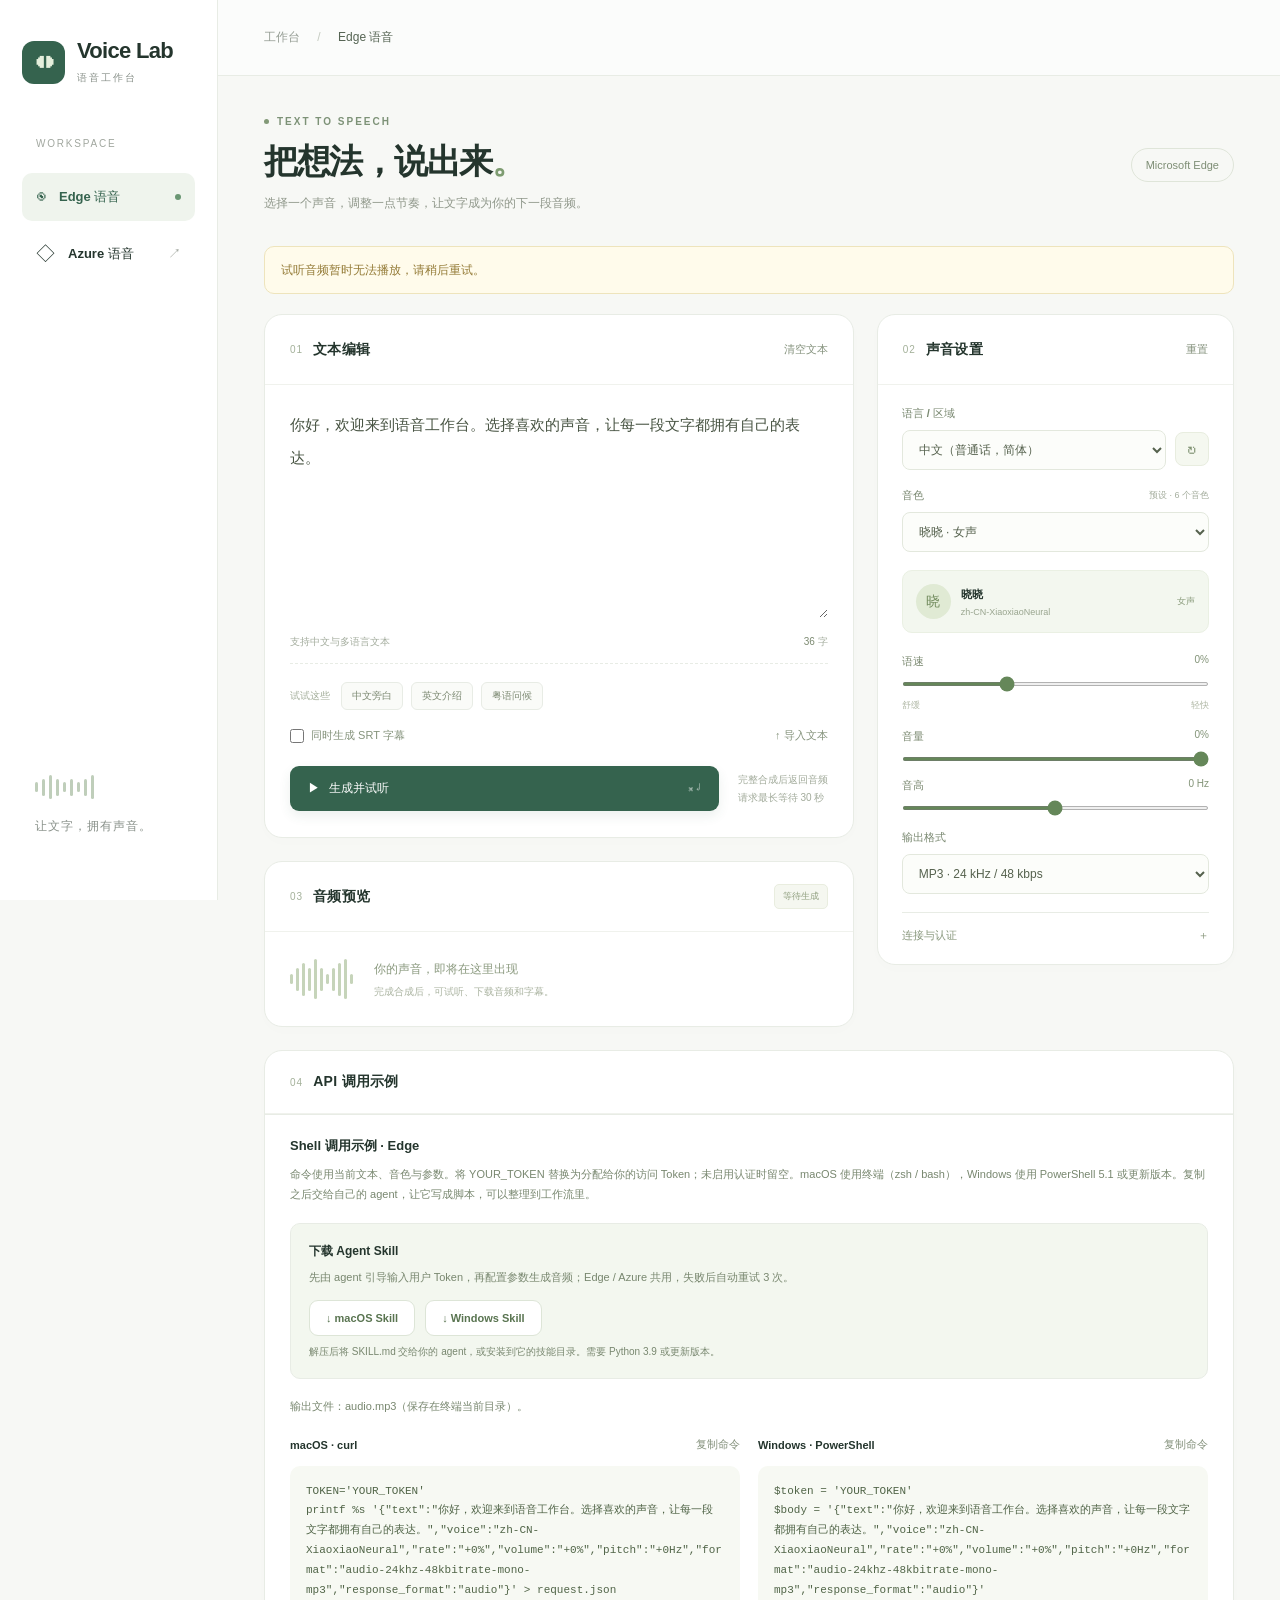
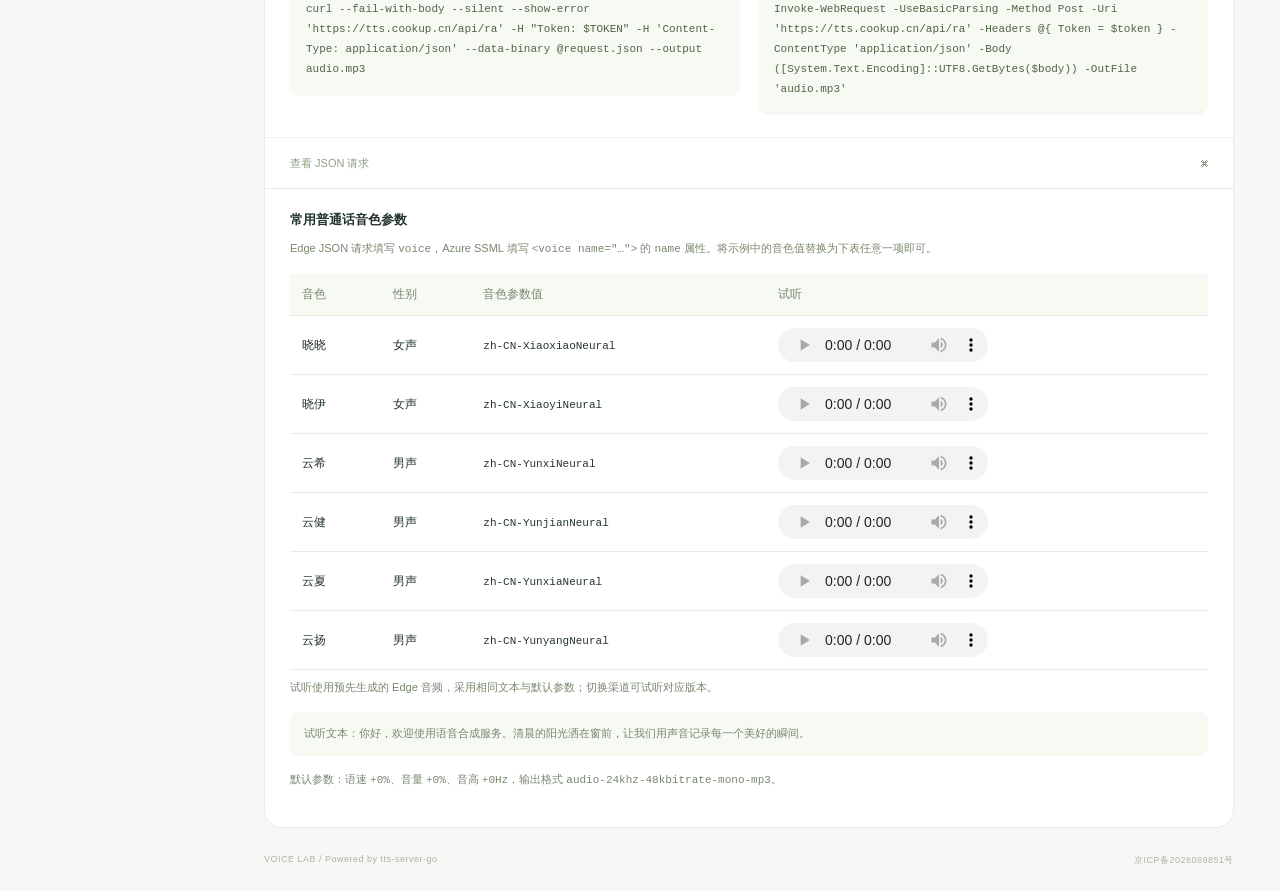
==== commit f195061f: "移除侧栏项目链接与顶部接口标识" ====
--- a/server/public/index.html
+++ b/server/public/index.html
@@ -10,10 +10,10 @@
 <a class="brand" href="/" aria-label="Voice Lab 首页"><span class="brand-icon">◖◗</span><span>Voice Lab<small>语音工作台</small></span></a>
 <div class="nav-label">WORKSPACE</div>
 <nav aria-label="渠道导航"><a id="edgeChannel" class="nav-item active" href="#edge" aria-current="page"><span>◉</span> Edge 语音<span class="nav-dot"></span></a><a id="azureChannel" class="nav-item" href="#azure"><span>◇</span> Azure 语音<span class="nav-arrow">↗</span></a></nav>
-<div class="sidebar-bottom"><div class="mini-wave" aria-hidden="true"><i></i><i></i><i></i><i></i><i></i><i></i><i></i><i></i><i></i></div><p>让文字，拥有声音。</p><a href="https://github.com/spinachx64/tts-server-go" target="_blank" rel="noopener noreferrer">tts-server-go <span>↗</span></a></div>
+<div class="sidebar-bottom"><div class="mini-wave" aria-hidden="true"><i></i><i></i><i></i><i></i><i></i><i></i><i></i><i></i><i></i></div><p>让文字，拥有声音。</p></div>
 </aside>
 <div class="workspace">
-<header class="topbar"><span class="breadcrumb">工作台 <span>/</span> <strong id="channelTitle">Edge 语音</strong></span><span class="endpoint">POST <code id="endpointPath">/api/ra</code></span></header>
+<header class="topbar"><span class="breadcrumb">工作台 <span>/</span> <strong id="channelTitle">Edge 语音</strong></span></header>
 <main>
 <section class="intro"><div><div class="eyebrow"><span></span> TEXT TO SPEECH</div><h1>把想法，说出来<span>。</span></h1><p>选择一个声音，调整一点节奏，让文字成为你的下一段音频。</p></div><span class="channel-tag" id="channelTag">Microsoft Edge</span></section>
 <div id="notice" class="notice" role="status" aria-live="polite" hidden></div>
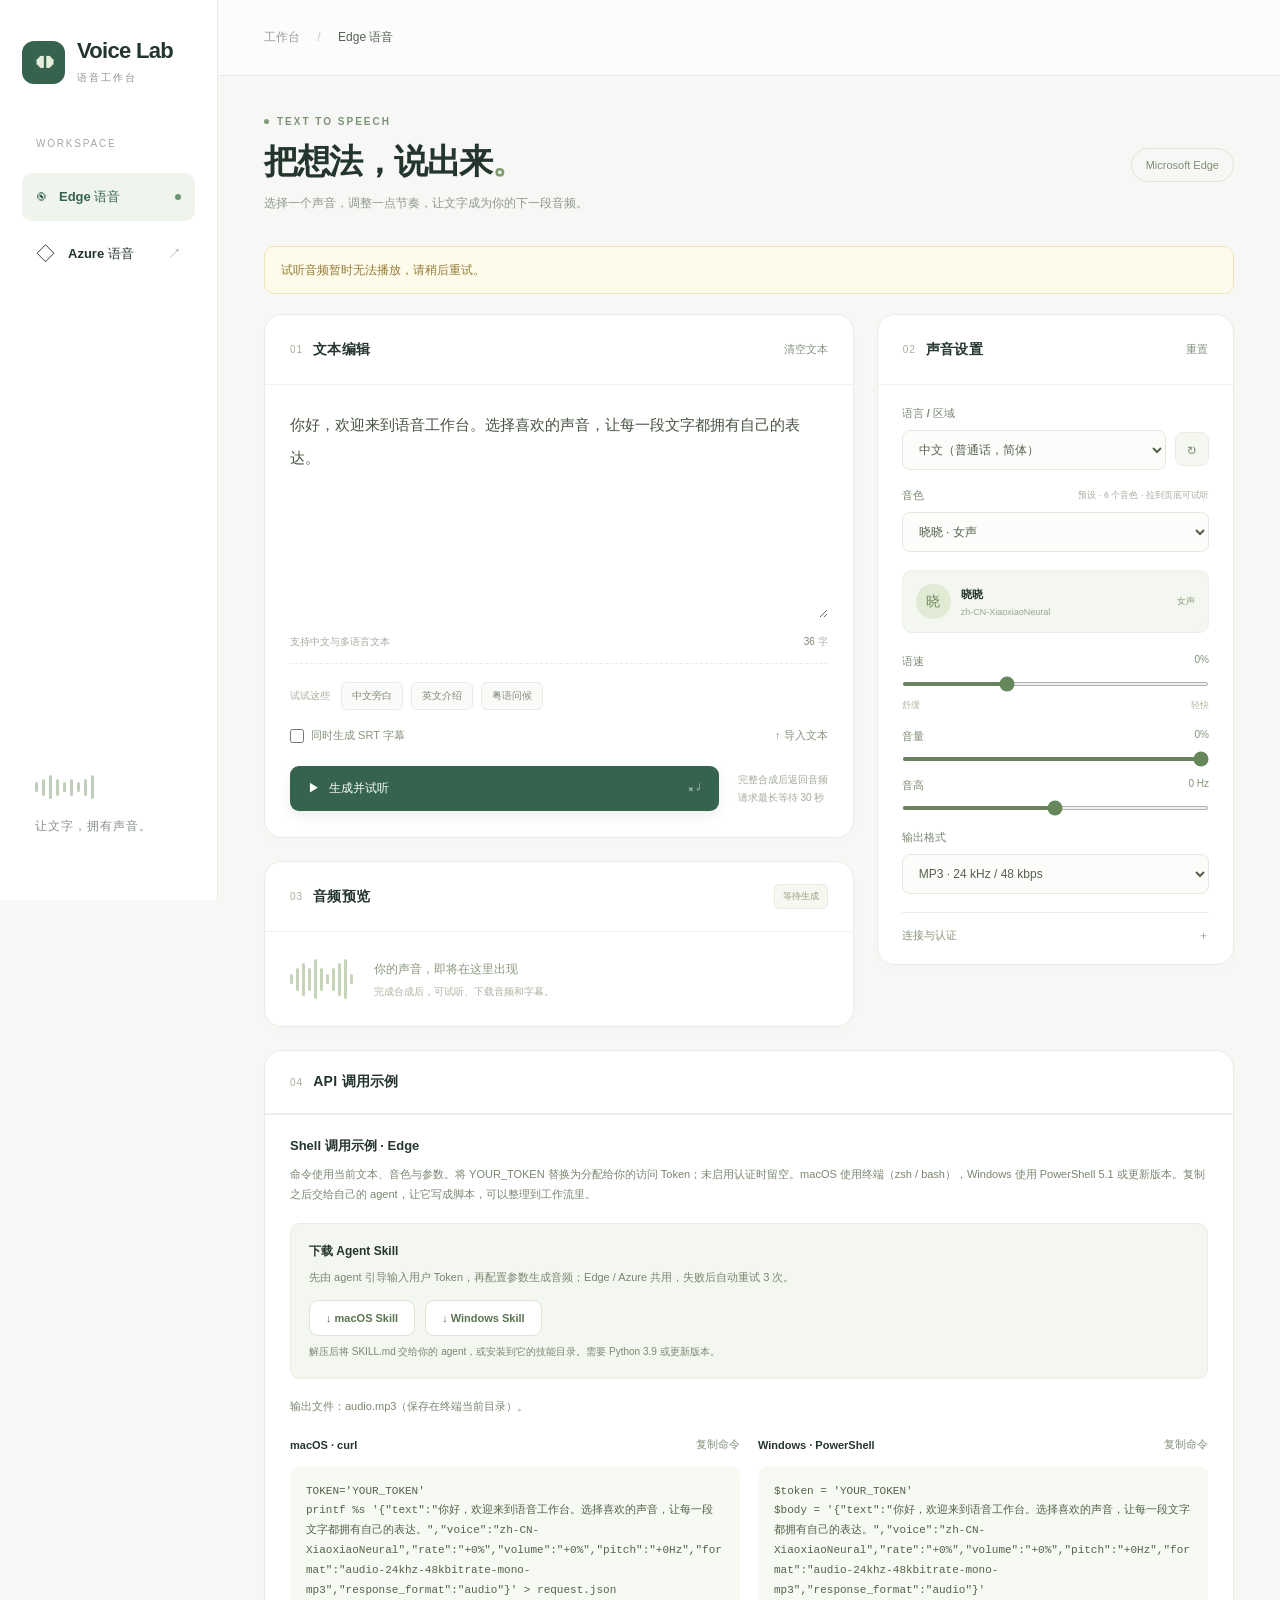
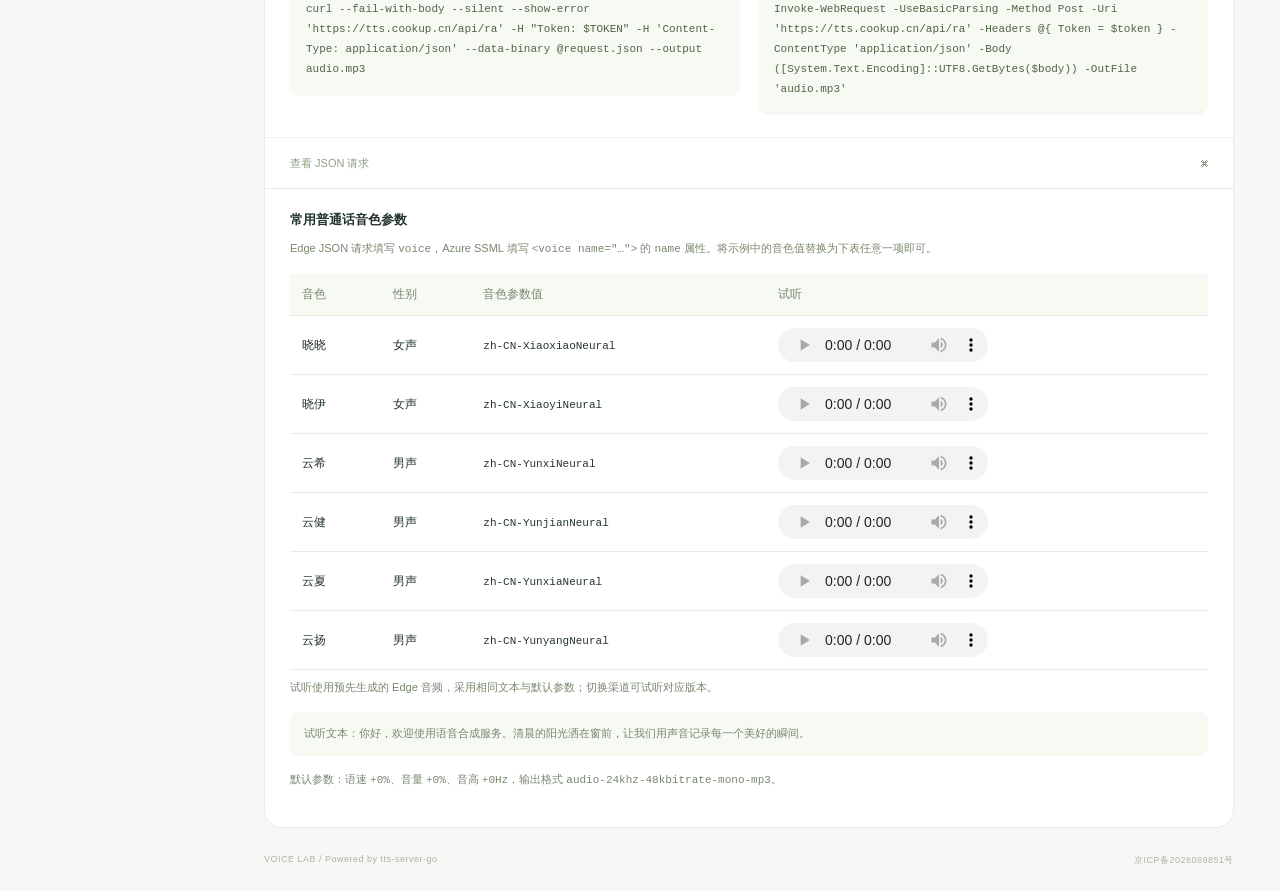
==== commit d2fce9b5: "在音色选择处提示页底试听" ====
--- a/server/public/index.html
+++ b/server/public/index.html
@@ -28,7 +28,7 @@
 <section class="panel settings-panel" aria-labelledby="settingsTitle">
 <div class="panel-heading"><div><span class="section-number">02</span><h2 id="settingsTitle">声音设置</h2></div><button id="resetSettings" class="text-button" type="button">重置</button></div>
 <div class="settings-body"><div class="field-row"><div class="field"><label for="language">语言 / 区域</label><select id="language" name="language"><option value="zh-CN">中文 · 中国大陆</option></select></div><button id="reloadVoices" class="icon-button" title="刷新音色列表" aria-label="刷新音色列表" type="button">↻</button></div>
-<div class="field"><label for="voiceName">音色 <span id="voiceCount">预设音色</span></label><select id="voiceName" name="voiceName"><option value="zh-CN-XiaoxiaoNeural">晓晓 · 女声</option></select></div>
+<div class="field"><label for="voiceName">音色 <span id="voiceCount">预设音色 · 拉到页底可试听</span></label><select id="voiceName" name="voiceName"><option value="zh-CN-XiaoxiaoNeural">晓晓 · 女声</option></select></div>
 <div class="voice-profile"><span class="voice-avatar" id="voiceAvatar">晓</span><div><strong id="voiceTitle">晓晓</strong><span id="voiceDetail">zh-CN-XiaoxiaoNeural</span></div><span id="voiceGender" class="voice-gender">女声</span></div>
 <div id="azureOptions" class="azure-options" hidden><div class="field"><label for="styleName">说话风格 <span id="styleHint">取决于音色</span></label><select id="styleName"><option value="general">普通</option></select></div><div class="azure-field-grid"><div class="field"><label for="styleDegree">风格强度</label><input id="styleDegree" type="number" value="1" min="0.01" max="2" step="0.01"></div><div class="field"><label for="roleName">角色</label><select id="roleName" disabled><option value="default">默认</option></select></div></div><div class="field" id="secondaryLocaleField" hidden><label for="secondaryLocale">朗读语言</label><select id="secondaryLocale"><option value="">音色默认语言</option></select></div><small>风格、角色与多语言能力以当前音色列表为准。</small></div><div class="sliders"><div class="slider-field"><label for="rate">语速 <output id="rateValue">0%</output></label><input id="rate" type="range" min="-50" max="100" value="0" step="5"><div class="range-labels"><span>舒缓</span><span>轻快</span></div></div><div class="slider-field"><label for="volume">音量 <output id="volumeValue">0%</output></label><input id="volume" type="range" min="-100" max="0" value="0" step="5"></div><div class="slider-field"><label for="pitch">音高 <output id="pitchValue">0 Hz</output></label><input id="pitch" type="range" min="-50" max="50" value="0" step="5"></div></div>
 <div class="field"><label for="voiceFormat">输出格式</label><select id="voiceFormat" name="voiceFormat"><option value="audio-24khz-48kbitrate-mono-mp3">MP3 · 24 kHz / 48 kbps</option><option value="audio-24khz-96kbitrate-mono-mp3">MP3 · 24 kHz / 96 kbps</option><option value="webm-24khz-16bit-mono-opus">WebM · 24 kHz / Opus</option></select></div>
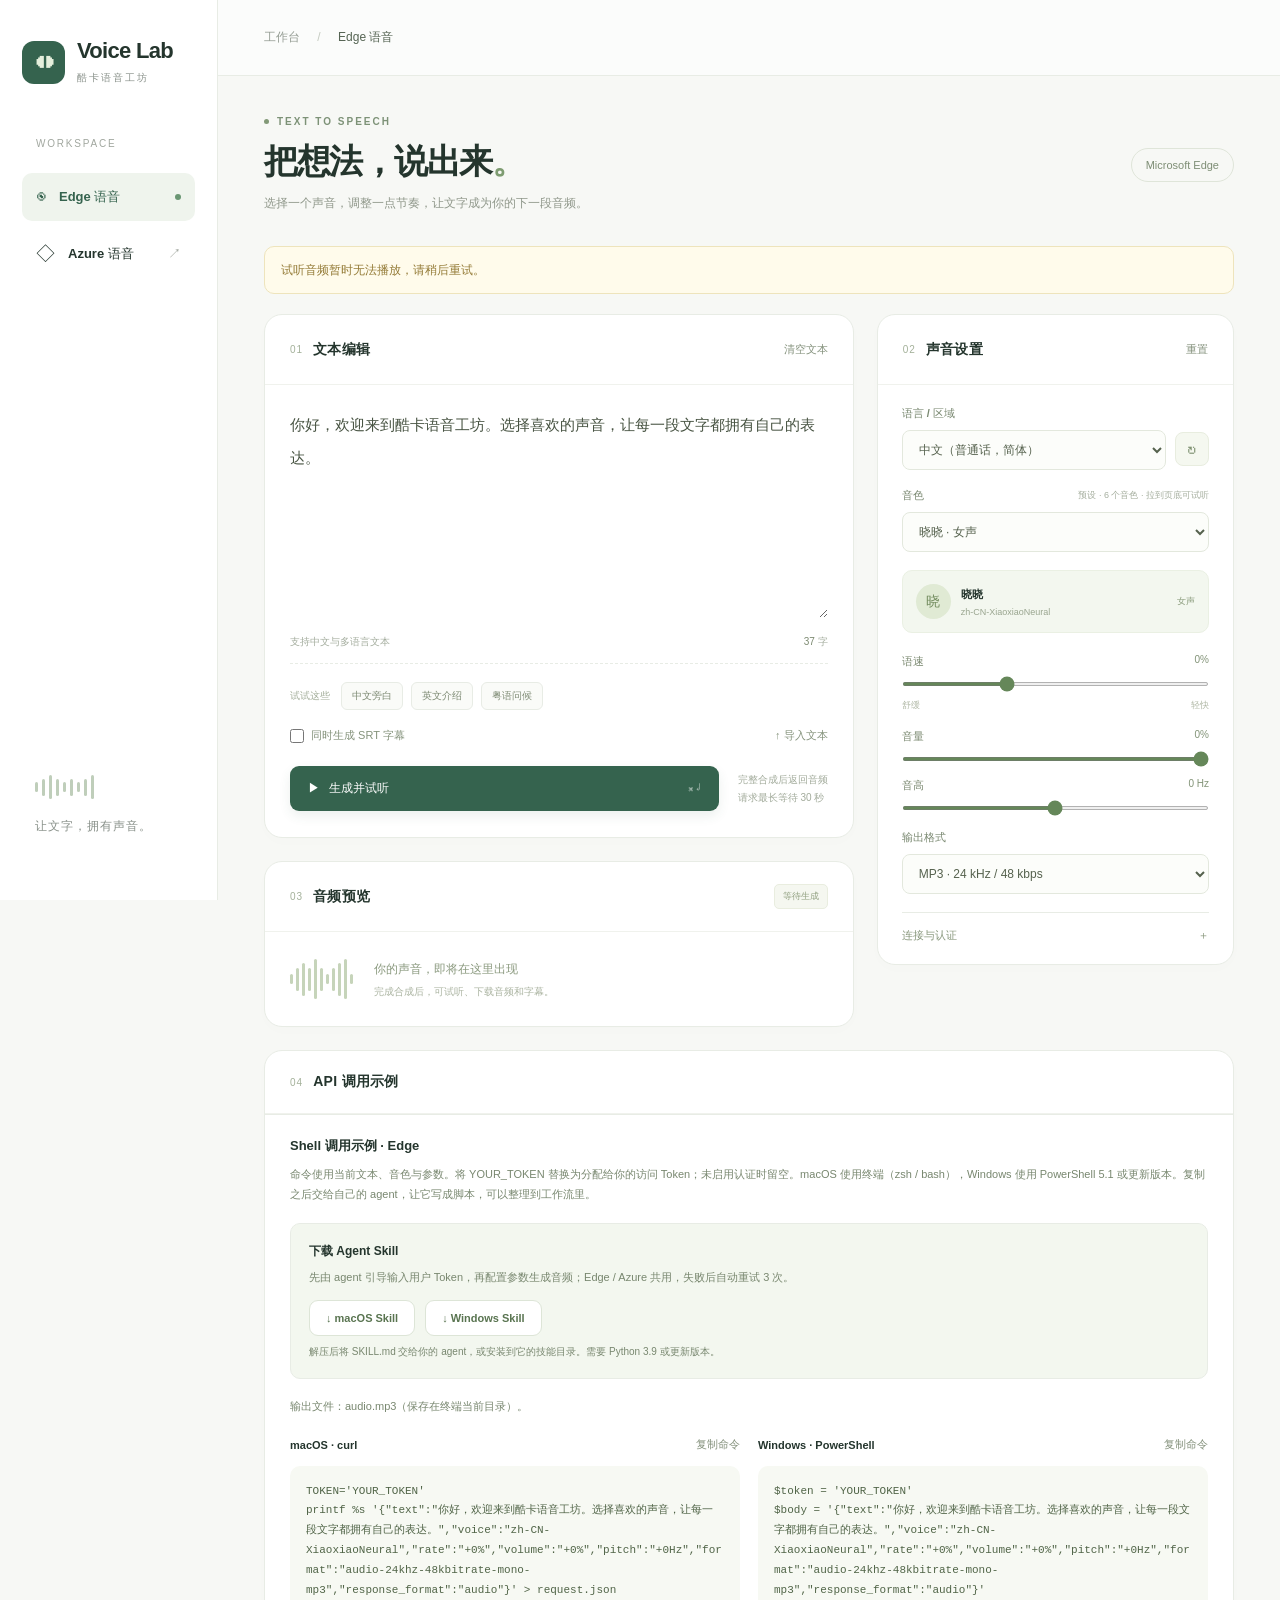
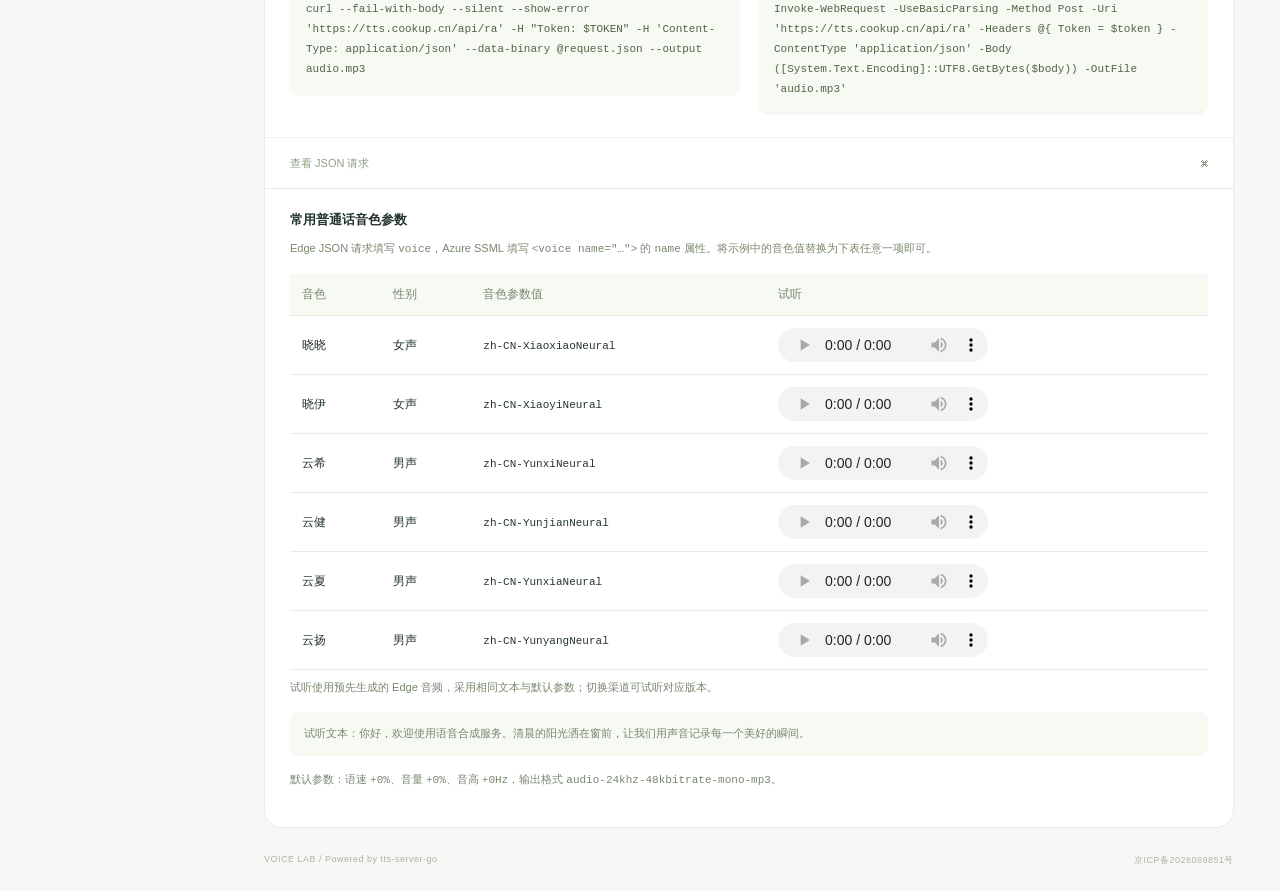
==== commit ec67fee5: "将网页名称改为酷卡语音工坊" ====
--- a/server/public/index.html
+++ b/server/public/index.html
@@ -2,12 +2,12 @@
 <html lang="zh-CN">
 <head>
 <meta charset="UTF-8"><meta name="viewport" content="width=device-width,initial-scale=1">
-<meta name="color-scheme" content="light"><title>Voice Lab · 语音工作台</title>
+<meta name="color-scheme" content="light"><title>Voice Lab · 酷卡语音工坊</title>
 <link rel="stylesheet" href="studio.css">
 </head>
 <body>
 <aside class="sidebar">
-<a class="brand" href="/" aria-label="Voice Lab 首页"><span class="brand-icon">◖◗</span><span>Voice Lab<small>语音工作台</small></span></a>
+<a class="brand" href="/" aria-label="Voice Lab 首页"><span class="brand-icon">◖◗</span><span>Voice Lab<small>酷卡语音工坊</small></span></a>
 <div class="nav-label">WORKSPACE</div>
 <nav aria-label="渠道导航"><a id="edgeChannel" class="nav-item active" href="#edge" aria-current="page"><span>◉</span> Edge 语音<span class="nav-dot"></span></a><a id="azureChannel" class="nav-item" href="#azure"><span>◇</span> Azure 语音<span class="nav-arrow">↗</span></a></nav>
 <div class="sidebar-bottom"><div class="mini-wave" aria-hidden="true"><i></i><i></i><i></i><i></i><i></i><i></i><i></i><i></i><i></i></div><p>让文字，拥有声音。</p></div>
@@ -20,7 +20,7 @@
 <div class="studio-grid">
 <section class="panel editor-panel" aria-labelledby="editorTitle">
 <div class="panel-heading"><div><span class="section-number">01</span><h2 id="editorTitle">文本编辑</h2></div><button class="text-button" id="clearText" type="button">清空文本</button></div>
-<div class="editor"><label class="sr-only" for="previewText">合成文本</label><textarea id="previewText" name="previewText" spellcheck="false" placeholder="在这里写下你想听到的文字…">你好，欢迎来到语音工作台。选择喜欢的声音，让每一段文字都拥有自己的表达。</textarea><div class="editor-footer"><span>支持中文与多语言文本</span><span><strong id="charCount">0</strong> 字</span></div></div>
+<div class="editor"><label class="sr-only" for="previewText">合成文本</label><textarea id="previewText" name="previewText" spellcheck="false" placeholder="在这里写下你想听到的文字…">你好，欢迎来到酷卡语音工坊。选择喜欢的声音，让每一段文字都拥有自己的表达。</textarea><div class="editor-footer"><span>支持中文与多语言文本</span><span><strong id="charCount">0</strong> 字</span></div></div>
 <div class="sample-row"><span>试试这些</span><button type="button" data-sample="中文旁白">中文旁白</button><button type="button" data-sample="英文介绍">英文介绍</button><button type="button" data-sample="粤语问候">粤语问候</button></div>
 <div class="editor-options"><label class="check-label" id="subtitlesControl"><input id="subtitles" type="checkbox"><span>同时生成 SRT 字幕</span></label><label class="file-label" for="textFile">↑ 导入文本<input id="textFile" type="file" accept=".txt,text/plain" class="sr-only"></label></div>
 <div class="generate-row"><button id="previewButton" class="button primary" type="button"><span id="generateIcon">▶</span><span id="generateLabel">生成并试听</span><span class="shortcut">⌘ ↵</span></button><span class="generate-hint">完整合成后返回音频<br>请求最长等待 30 秒</span></div>
